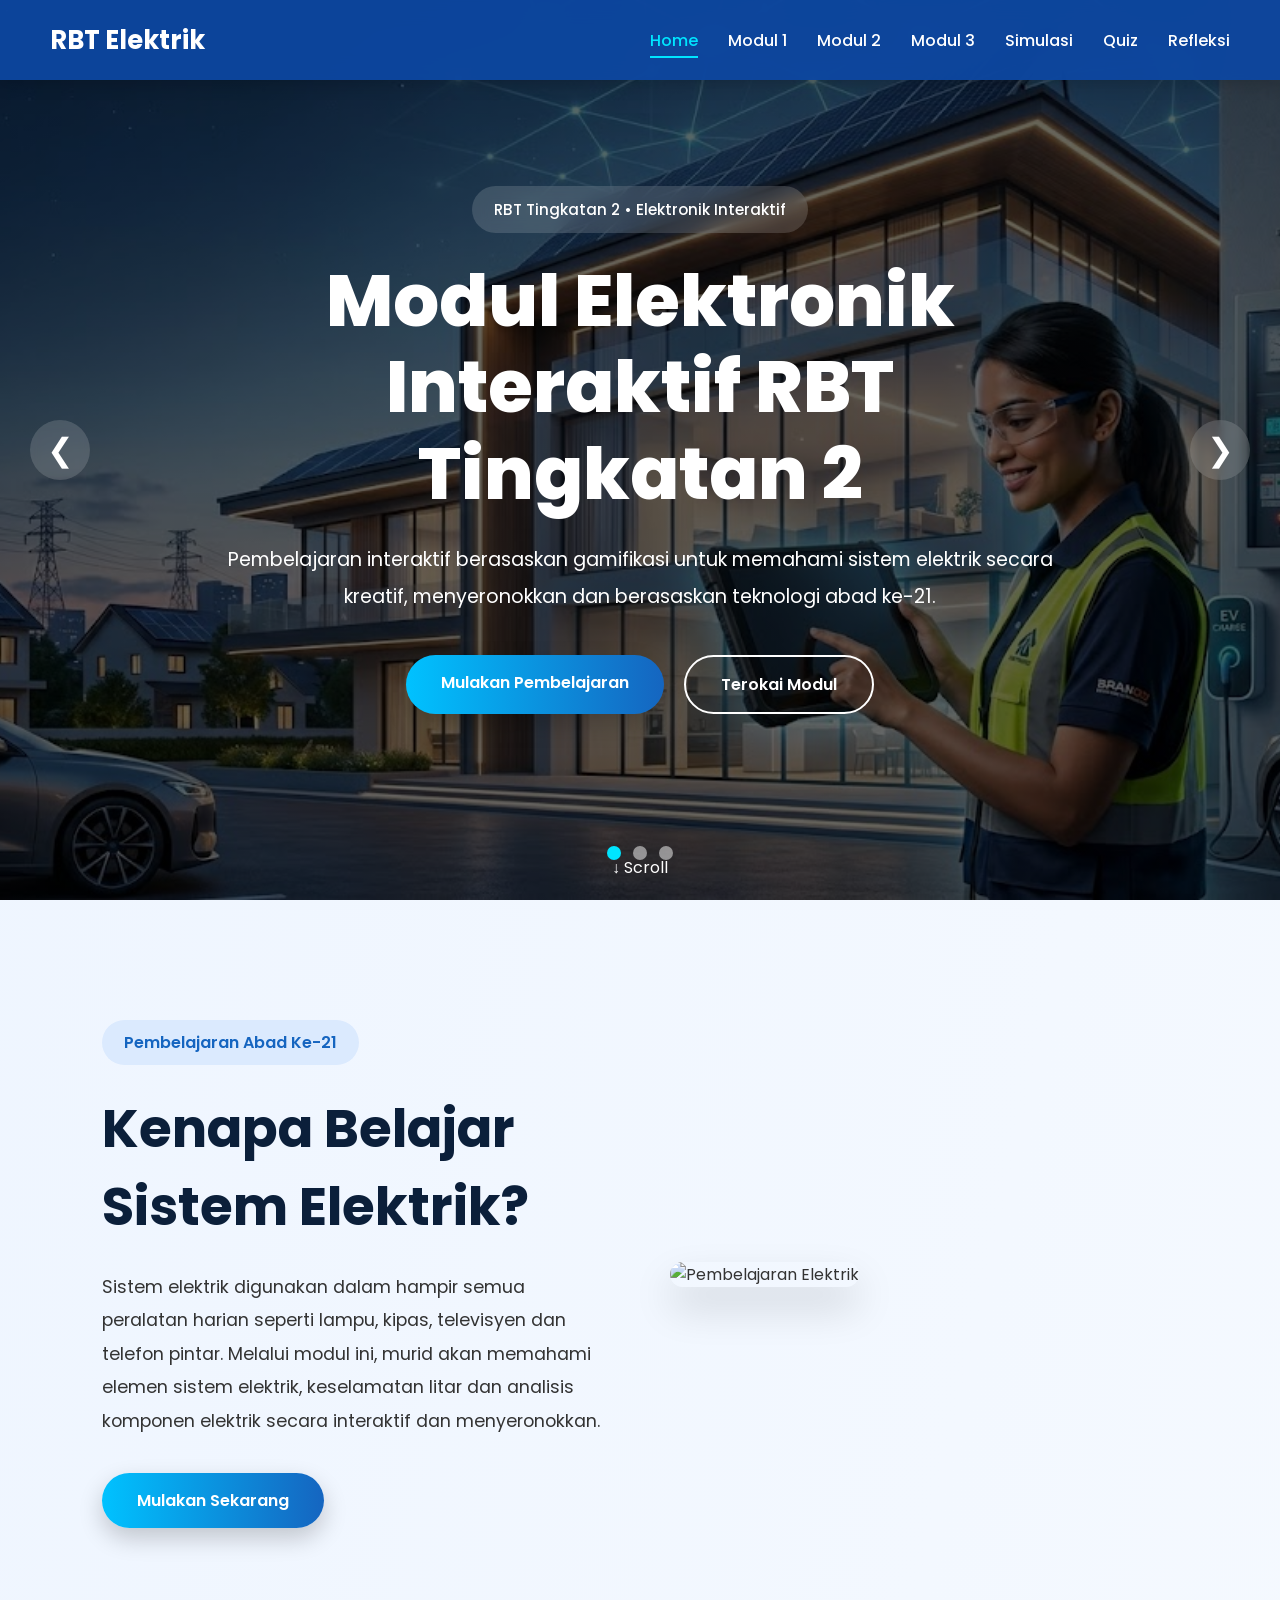
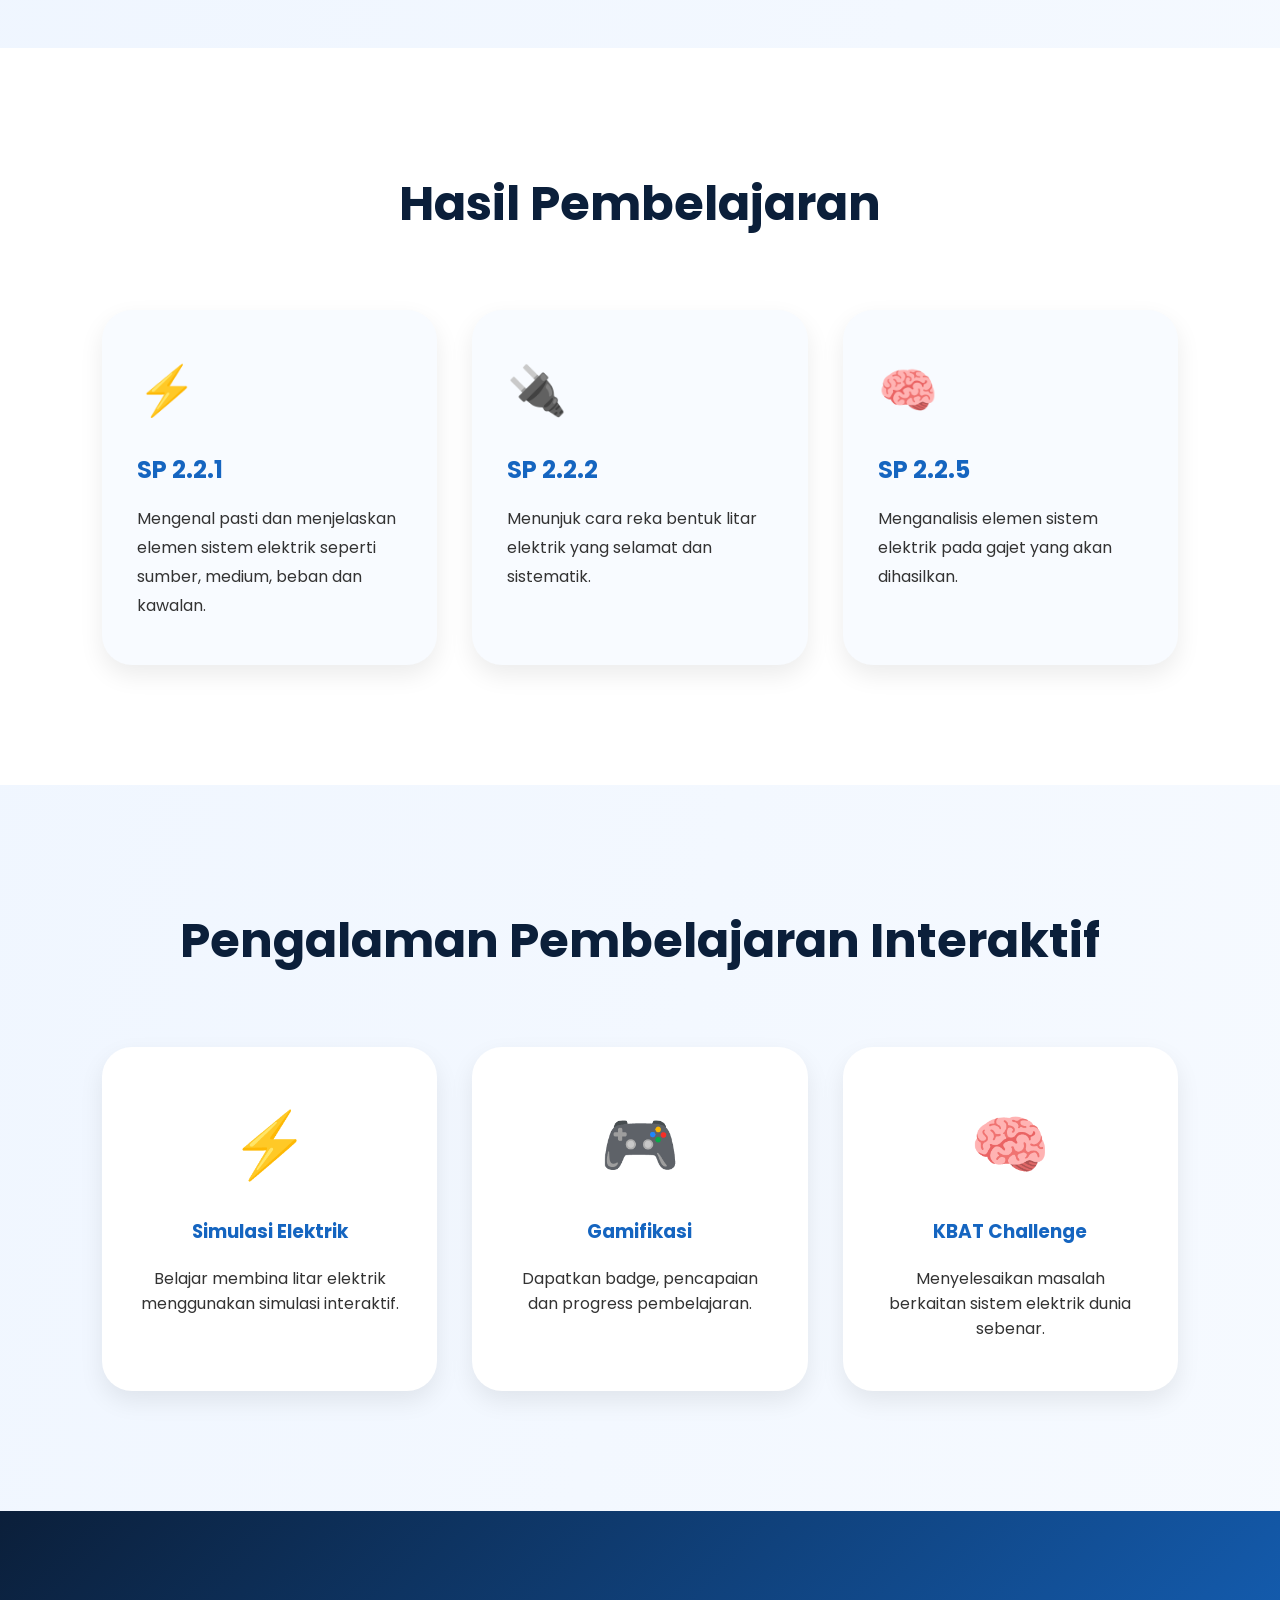
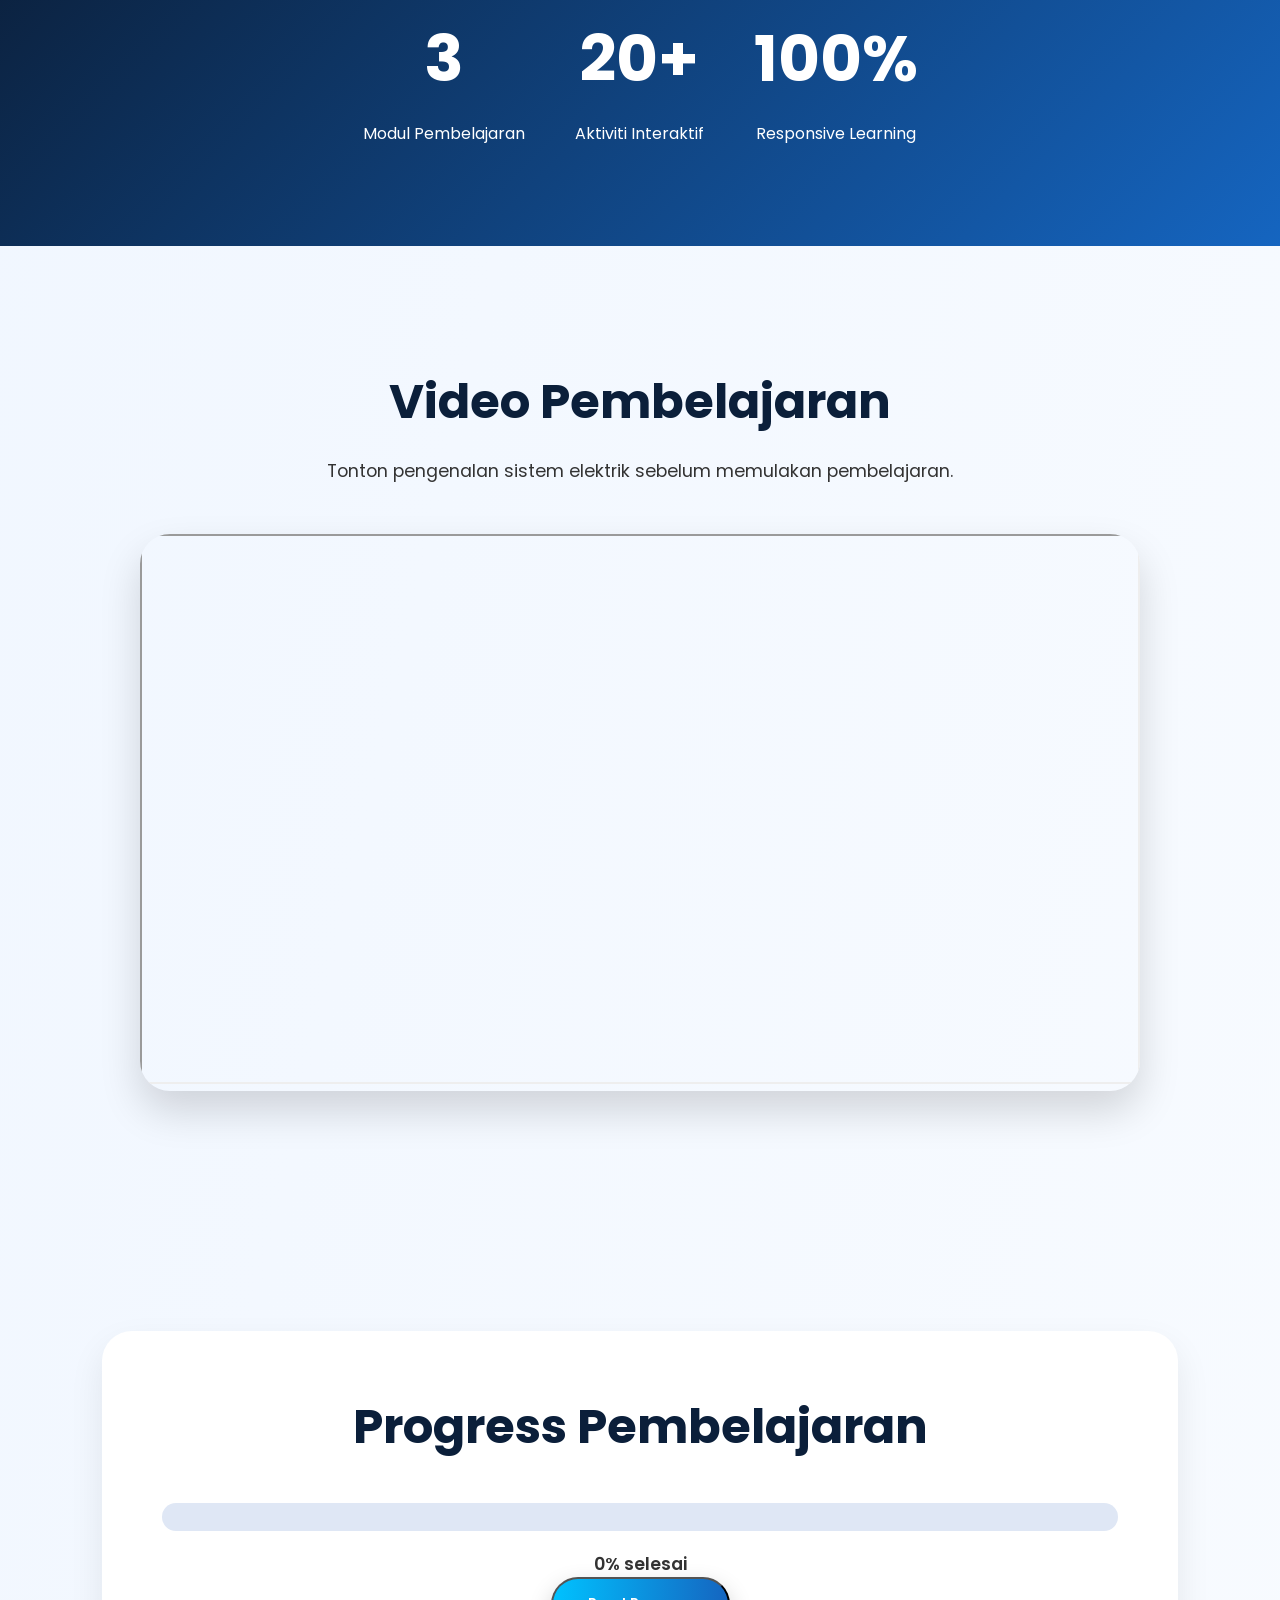
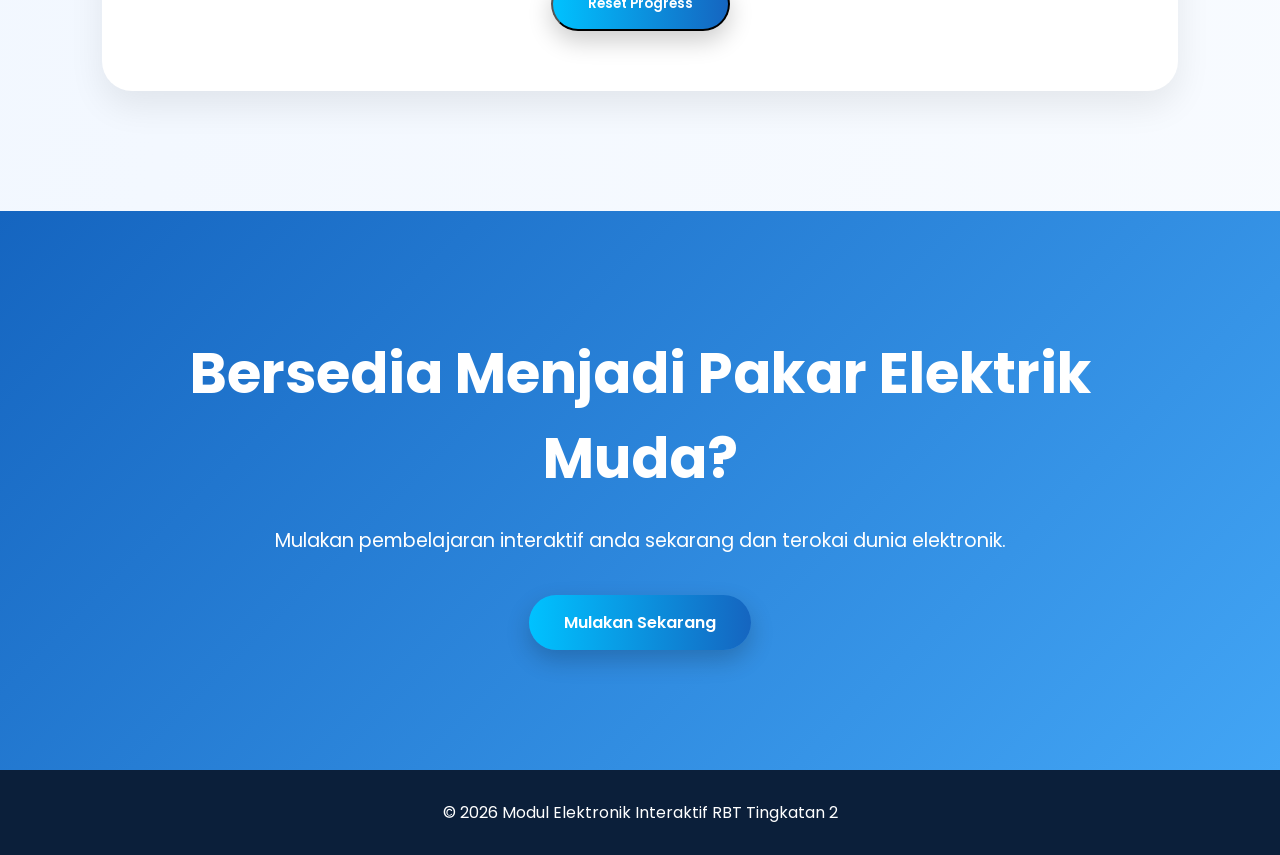
==== index.html @ 5b72b84b "First Upload Website" ====
<!DOCTYPE html>
<html lang="ms">

<head>

  <meta charset="UTF-8">

  <meta name="viewport"
    content="width=device-width, initial-scale=1.0">

  <title>
    Modul Elektronik Interaktif RBT Tingkatan 2
  </title>

  <link rel="stylesheet"
    href="css/style.css">

</head>

<body>

  <!-- ===================== NAVBAR ===================== -->

  <header id="navbar-container"></header>

  <!-- ===================== HERO SECTION ===================== -->

  <section class="hero">

    <!-- SLIDE 1 -->

    <div class="slide active"
      style="
      background-image:
      linear-gradient(rgba(0,0,0,0.60),
      rgba(0,0,0,0.60)),
      url('images/slide1.jpg');
      ">
    </div>

    <!-- SLIDE 2 -->

    <div class="slide"
      style="
      background-image:
      linear-gradient(rgba(0,0,0,0.60),
      rgba(0,0,0,0.60)),
      url('images/slide2.jpg');
      ">
    </div>

    <!-- SLIDE 3 -->

    <div class="slide"
      style="
      background-image:
      linear-gradient(rgba(0,0,0,0.60),
      rgba(0,0,0,0.60)),
      url('images/slide3.jpg');
      ">
    </div>

    <!-- HERO CONTENT -->

    <div class="hero-content">

      <span class="hero-tag">
        RBT Tingkatan 2 • Elektronik Interaktif
      </span>

      <h1>

        Modul Elektronik
        <br>

        Interaktif RBT
        Tingkatan 2

      </h1>

      <p>

        Pembelajaran interaktif berasaskan
        gamifikasi untuk memahami sistem
        elektrik secara kreatif, menyeronokkan
        dan berasaskan teknologi abad ke-21.

      </p>

      <div class="hero-buttons">

        <a href="modul1.html"
          class="btn">

          Mulakan Pembelajaran

        </a>

        <a href="#learning"
          class="btn-outline">

          Terokai Modul

        </a>

      </div>

    </div>

    <!-- SLIDER BUTTON -->

    <button class="slider-btn prev"
      onclick="prevSlide()">

      ❮

    </button>

    <button class="slider-btn next"
      onclick="nextSlide()">

      ❯

    </button>

    <!-- DOTS -->

    <div class="dots">

      <span class="dot active-dot"
        onclick="currentSlide(0)">
      </span>

      <span class="dot"
        onclick="currentSlide(1)">
      </span>

      <span class="dot"
        onclick="currentSlide(2)">
      </span>

    </div>

    <!-- SCROLL INDICATOR -->

    <div class="scroll-indicator">

      ↓ Scroll

    </div>

  </section>

  <!-- ===================== INTRO SECTION ===================== -->

  <section class="intro-section">

    <div class="intro-text">

      <span class="section-tag">

        Pembelajaran Abad Ke-21

      </span>

      <h2>

        Kenapa Belajar
        Sistem Elektrik?

      </h2>

      <p>

        Sistem elektrik digunakan dalam
        hampir semua peralatan harian seperti
        lampu, kipas, televisyen dan telefon pintar.

        Melalui modul ini, murid akan memahami
        elemen sistem elektrik, keselamatan litar
        dan analisis komponen elektrik secara
        interaktif dan menyeronokkan.

      </p>

      <a href="modul1.html"
        class="btn">

        Mulakan Sekarang

      </a>

    </div>

    <div class="intro-image">

      <img src="images/electric-learning.jpg"
        alt="Pembelajaran Elektrik">

    </div>

  </section>

  <!-- ===================== LEARNING OUTCOME ===================== -->

  <section class="learning-outcome"
    id="learning">

    <h2>
      Hasil Pembelajaran
    </h2>

    <div class="cards">

      <!-- CARD 1 -->

      <div class="card">

        <div class="card-icon">
          ⚡
        </div>

        <h3>
          SP 2.2.1
        </h3>

        <p>

          Mengenal pasti dan menjelaskan
          elemen sistem elektrik seperti
          sumber, medium, beban dan kawalan.

        </p>

      </div>

      <!-- CARD 2 -->

      <div class="card">

        <div class="card-icon">
          🔌
        </div>

        <h3>
          SP 2.2.2
        </h3>

        <p>

          Menunjuk cara reka bentuk litar
          elektrik yang selamat dan sistematik.

        </p>

      </div>

      <!-- CARD 3 -->

      <div class="card">

        <div class="card-icon">
          🧠
        </div>

        <h3>
          SP 2.2.5
        </h3>

        <p>

          Menganalisis elemen sistem elektrik
          pada gajet yang akan dihasilkan.

        </p>

      </div>

    </div>

  </section>

  <!-- ===================== FEATURES ===================== -->

  <section class="features">

    <h2>
      Pengalaman Pembelajaran Interaktif
    </h2>

    <div class="feature-grid">

      <!-- FEATURE 1 -->

      <div class="feature-card">

        <div class="feature-icon">

          ⚡

        </div>

        <h3>

          Simulasi Elektrik

        </h3>

        <p>

          Belajar membina litar elektrik
          menggunakan simulasi interaktif.

        </p>

      </div>

      <!-- FEATURE 2 -->

      <div class="feature-card">

        <div class="feature-icon">

          🎮

        </div>

        <h3>

          Gamifikasi

        </h3>

        <p>

          Dapatkan badge, pencapaian
          dan progress pembelajaran.

        </p>

      </div>

      <!-- FEATURE 3 -->

      <div class="feature-card">

        <div class="feature-icon">

          🧠

        </div>

        <h3>

          KBAT Challenge

        </h3>

        <p>

          Menyelesaikan masalah berkaitan
          sistem elektrik dunia sebenar.

        </p>

      </div>

    </div>

  </section>

  <!-- ===================== STATS SECTION ===================== -->

  <section class="stats-section">

    <div class="stat-box">

      <h2>
        3
      </h2>

      <p>
        Modul Pembelajaran
      </p>

    </div>

    <div class="stat-box">

      <h2>
        20+
      </h2>

      <p>
        Aktiviti Interaktif
      </p>

    </div>

    <div class="stat-box">

      <h2>
        100%
      </h2>

      <p>
        Responsive Learning
      </p>

    </div>

  </section>

  <!-- ===================== VIDEO PREVIEW ===================== -->

  <section class="video-preview">

    <h2>

      Video Pembelajaran

    </h2>

    <p class="video-subtitle">

      Tonton pengenalan sistem elektrik
      sebelum memulakan pembelajaran.

    </p>

    <div class="video-container">

      <iframe
        src="https://www.youtube.com/embed/YOUTUBE_ID"
        allowfullscreen>
      </iframe>

    </div>

  </section>

  <!-- ===================== PROGRESS SECTION ===================== -->

  <section class="progress-section">

    <div class="progress-card">

      <h2>

        Progress Pembelajaran

      </h2>

      <div class="progress-bar">

        <div class="progress-fill"
          id="progressFill">
        </div>

      </div>

      <p id="progressText">

        0% selesai

      </p>

      <button class="btn"
        onclick="resetProgress()">

        Reset Progress

      </button>

    </div>

  </section>

  <!-- ===================== CTA SECTION ===================== -->

  <section class="cta-section">

    <h2>

      Bersedia Menjadi
      Pakar Elektrik Muda?

    </h2>

    <p>

      Mulakan pembelajaran interaktif anda
      sekarang dan terokai dunia elektronik.

    </p>

    <a href="modul1.html"
      class="btn">

      Mulakan Sekarang

    </a>

  </section>

  <!-- ===================== FOOTER ===================== -->

  <footer>

    <p>

      © 2026 Modul Elektronik Interaktif
      RBT Tingkatan 2

    </p>

  </footer>

  <!-- ===================== SCRIPT ===================== -->

  <script src="js/script.js"></script>

</body>

</html>
---- css/style.css ----
@import url('https://fonts.googleapis.com/css2?family=Poppins:wght@300;400;500;600;700;800&display=swap');

/* ===================== RESET ===================== */

*{
  margin:0;
  padding:0;
  box-sizing:border-box;
  font-family:'Poppins',sans-serif;
}

/* ===================== ROOT ===================== */

:root{

  --primary:#1565c0;
  --secondary:#42a5f5;
  --accent:#00e5ff;

  --dark:#0b1f3a;
  --light:#f4f7fb;

  --white:#ffffff;

  --shadow:
  0 10px 30px rgba(0,0,0,0.08);

}

/* ===================== GLOBAL ===================== */

html{
  scroll-behavior:smooth;
}

body{

  background:
  linear-gradient(to bottom right,#eef5ff,#f8fbff);

  color:#333;

  overflow-x:hidden;
}

/* ===================== NAVBAR ===================== */

.navbar{

  position:fixed;

  top:0;
  left:0;

  width:100%;

  height:80px;

  z-index:999;

  display:flex;
  justify-content:space-between;
  align-items:center;

  padding:0 50px;

  background:
  rgba(13,71,161,0.95);

  backdrop-filter:blur(12px);

  transition:0.4s ease;

  box-shadow:
  0 5px 15px rgba(0,0,0,0.15);
}

/* Shrink Navbar */

.navbar.scrolled{

  height:70px;

  background:
  rgba(11,31,58,0.98);
}

/* ===================== LOGO ===================== */

.logo{

  color:white;

  font-size:1.6rem;

  font-weight:700;
}

/* ===================== NAV LINKS ===================== */

.nav-links{

  display:flex;

  gap:30px;

  align-items:center;

  list-style:none;
}

.nav-links a{

  color:white;

  text-decoration:none;

  font-weight:500;

  position:relative;

  transition:0.3s ease;
}

/* Hover Line */

.nav-links a::after{

  content:'';

  position:absolute;

  left:0;
  bottom:-6px;

  width:0%;

  height:2px;

  background:white;

  transition:0.3s ease;
}

.nav-links a:hover::after{

  width:100%;
}

/* Active Link */

.nav-links a.active{

  color:var(--accent);
}

.nav-links a.active::after{

  width:100%;

  background:var(--accent);
}

/* ===================== HAMBURGER ===================== */

.hamburger{

  display:none;

  color:white;

  font-size:2rem;

  cursor:pointer;
}

/* ===================== HERO ===================== */

.hero{

  position:relative;

  height:100vh;

  overflow:hidden;

  display:flex;

  justify-content:center;
  align-items:center;

  text-align:center;

  color:white;
}

/* ===================== SLIDES ===================== */

.slide{

  position:absolute;

  top:0;
  left:0;

  width:100%;
  height:100%;

  background-size:cover;
  background-position:center;

  opacity:0;

  transition:opacity 1.5s ease;

  z-index:1;
}

.slide.active{

  opacity:1;
}

/* ===================== HERO CONTENT ===================== */

.hero-content{

  position:relative;

  z-index:2;

  max-width:900px;

  padding:20px;

  animation:fadeIn 1s ease;
}

.hero-tag{

  display:inline-block;

  background:
  rgba(255,255,255,0.15);

  backdrop-filter:blur(8px);

  padding:12px 22px;

  border-radius:50px;

  margin-bottom:25px;

  font-size:0.95rem;

  font-weight:500;
}

.hero-content h1{

  font-size:4.5rem;

  line-height:1.2;

  margin-bottom:25px;

  font-weight:800;
}

.hero-content p{

  font-size:1.2rem;

  line-height:1.9;

  margin-bottom:40px;
}

/* ===================== HERO BUTTON ===================== */

.hero-buttons{

  display:flex;

  justify-content:center;

  gap:20px;

  flex-wrap:wrap;
}

/* Main Button */

.btn{

  display:inline-block;

  background:
  linear-gradient(to right,#00c2ff,#1565c0);

  color:white;

  text-decoration:none;

  padding:15px 35px;

  border-radius:50px;

  font-weight:600;

  transition:0.3s ease;

  box-shadow:
  0 10px 25px rgba(0,0,0,0.2);
}

.btn:hover{

  transform:translateY(-4px);

  box-shadow:
  0 15px 35px rgba(0,0,0,0.25);
}

/* Outline Button */

.btn-outline{

  display:inline-block;

  border:2px solid white;

  color:white;

  text-decoration:none;

  padding:15px 35px;

  border-radius:50px;

  font-weight:600;

  transition:0.3s ease;
}

.btn-outline:hover{

  background:white;

  color:#1565c0;
}

/* ===================== SLIDER BUTTON ===================== */

.slider-btn{

  position:absolute;

  top:50%;

  transform:translateY(-50%);

  z-index:3;

  width:60px;
  height:60px;

  border:none;

  border-radius:50%;

  background:
  rgba(255,255,255,0.15);

  backdrop-filter:blur(5px);

  color:white;

  font-size:2rem;

  cursor:pointer;

  transition:0.3s ease;
}

.slider-btn:hover{

  background:
  rgba(255,255,255,0.3);
}

.prev{
  left:30px;
}

.next{
  right:30px;
}

/* ===================== DOTS ===================== */

.dots{

  position:absolute;

  bottom:40px;

  width:100%;

  display:flex;

  justify-content:center;

  gap:12px;

  z-index:3;
}

.dot{

  width:14px;
  height:14px;

  border-radius:50%;

  background:
  rgba(255,255,255,0.5);

  cursor:pointer;

  transition:0.3s ease;
}

.active-dot{

  background:var(--accent);
}

/* ===================== SCROLL ===================== */

.scroll-indicator{

  position:absolute;

  bottom:20px;

  left:50%;

  transform:translateX(-50%);

  z-index:3;

  animation:bounce 2s infinite;

  font-size:1rem;
}

@keyframes bounce{

  0%,20%,50%,80%,100%{
    transform:translate(-50%,0);
  }

  40%{
    transform:translate(-50%,-10px);
  }

  60%{
    transform:translate(-50%,-5px);
  }
}

/* ===================== INTRO SECTION ===================== */

.intro-section{

  display:flex;

  align-items:center;

  justify-content:space-between;

  gap:60px;

  padding:120px 8%;

  flex-wrap:wrap;
}

.intro-text{

  flex:1;
}

.section-tag{

  display:inline-block;

  background:#dbeafe;

  color:#1565c0;

  padding:10px 22px;

  border-radius:50px;

  margin-bottom:25px;

  font-weight:600;
}

.intro-text h2{

  font-size:3.3rem;

  margin-bottom:25px;

  color:#0b1f3a;
}

.intro-text p{

  font-size:1.1rem;

  line-height:1.9;

  margin-bottom:35px;
}

.intro-image{

  flex:1;
}

.intro-image img{

  width:100%;

  border-radius:30px;

  box-shadow:
  0 20px 40px rgba(0,0,0,0.15);
}

/* ===================== LEARNING ===================== */

.learning-outcome{

  padding:120px 8%;

  background:white;
}

.learning-outcome h2{

  text-align:center;

  font-size:3rem;

  color:#0b1f3a;

  margin-bottom:70px;
}

/* ===================== CARDS ===================== */

.cards{

  display:grid;

  grid-template-columns:
  repeat(auto-fit,minmax(280px,1fr));

  gap:35px;
}

.card{

  background:#f8fbff;

  padding:45px 35px;

  border-radius:30px;

  transition:0.4s ease;

  box-shadow:
  0 10px 25px rgba(0,0,0,0.08);
}

.card:hover{

  transform:translateY(-10px);

  box-shadow:
  0 20px 40px rgba(0,0,0,0.12);
}

.card-icon{

  font-size:3rem;

  margin-bottom:25px;
}

.card h3{

  margin-bottom:18px;

  color:#1565c0;

  font-size:1.5rem;
}

.card p{

  line-height:1.8;
}

/* ===================== FEATURES ===================== */

.features{

  padding:120px 8%;

  text-align:center;
}

.features h2{

  font-size:3rem;

  margin-bottom:70px;

  color:#0b1f3a;
}

.feature-grid{

  display:grid;

  grid-template-columns:
  repeat(auto-fit,minmax(280px,1fr));

  gap:35px;
}

.feature-card{

  background:white;

  padding:50px 35px;

  border-radius:30px;

  transition:0.4s;

  box-shadow:
  0 10px 25px rgba(0,0,0,0.08);
}

.feature-card:hover{

  transform:translateY(-12px);

  box-shadow:
  0 20px 40px rgba(0,0,0,0.15);
}

.feature-icon{

  font-size:4rem;

  margin-bottom:25px;
}

.feature-card h3{

  margin-bottom:20px;

  color:#1565c0;
}

/* ===================== STATS ===================== */

.stats-section{

  display:flex;

  justify-content:center;

  gap:50px;

  flex-wrap:wrap;

  padding:100px 8%;

  background:
  linear-gradient(135deg,#0b1f3a,#1565c0);

  color:white;
}

.stat-box{

  text-align:center;
}

.stat-box h2{

  font-size:4rem;

  margin-bottom:15px;
}

/* ===================== VIDEO ===================== */

.video-preview{

  padding:120px 8%;

  text-align:center;
}

.video-preview h2{

  font-size:3rem;

  margin-bottom:20px;

  color:#0b1f3a;
}

.video-subtitle{

  margin-bottom:50px;

  font-size:1.1rem;
}

.video-container{

  max-width:1000px;

  margin:auto;

  border-radius:30px;

  overflow:hidden;

  box-shadow:
  0 20px 40px rgba(0,0,0,0.15);
}

.video-container iframe{

  width:100%;

  min-height:550px;
}

/* ===================== PROGRESS ===================== */

.progress-section{

  padding:120px 8%;
}

.progress-card{

  background:white;

  padding:60px;

  border-radius:30px;

  box-shadow:
  0 15px 35px rgba(0,0,0,0.08);

  max-width:1200px;

  margin:auto;

  text-align:center;
}

.progress-card h2{

  font-size:3rem;

  margin-bottom:40px;

  color:#0b1f3a;
}

.progress-bar{

  width:100%;

  height:28px;

  background:#dfe7f5;

  border-radius:50px;

  overflow:hidden;
}

.progress-fill{

  width:0%;

  height:100%;

  border-radius:50px;

  background:
  linear-gradient(to right,#00c853,#64dd17);

  transition:0.5s ease;
}

#progressText{

  margin-top:20px;

  font-size:1.1rem;

  font-weight:600;
}

/* ===================== CTA ===================== */

.cta-section{

  padding:120px 8%;

  text-align:center;

  background:
  linear-gradient(135deg,#1565c0,#42a5f5);

  color:white;
}

.cta-section h2{

  font-size:3.5rem;

  margin-bottom:25px;
}

.cta-section p{

  margin-bottom:40px;

  font-size:1.2rem;
}

/* ===================== FOOTER ===================== */

footer{

  background:#0b1f3a;

  color:white;

  text-align:center;

  padding:30px;
}

/* ===================== ANIMATION ===================== */

@keyframes fadeIn{

  from{

    opacity:0;

    transform:translateY(30px);
  }

  to{

    opacity:1;

    transform:translateY(0);
  }
}

/* ===================== MODULE HERO ===================== */

.module-hero{

  height:60vh;

  display:flex;

  justify-content:center;
  align-items:center;

  text-align:center;

  color:white;

  background:
  linear-gradient(rgba(0,0,0,0.65),
  rgba(0,0,0,0.65)),
  url('../images/slide1.jpg');

  background-size:cover;
  background-position:center;
}

.module-hero-content{

  max-width:800px;

  padding:20px;
}

.module-tag{

  display:inline-block;

  padding:10px 20px;

  background:
  rgba(255,255,255,0.15);

  border-radius:50px;

  margin-bottom:20px;
}

.module-hero h1{

  font-size:4rem;

  margin-bottom:20px;
}

/* ===================== ELEMENTS ===================== */

.elements-section{

  padding:120px 8%;

  text-align:center;
}

.elements-section h2{

  font-size:3rem;

  margin-bottom:70px;

  color:#0b1f3a;
}

/* ===================== FLIP CARD ===================== */

.flip-card{

  background:transparent;

  width:100%;

  height:260px;

  perspective:1000px;
}

.flip-card-inner{

  position:relative;

  width:100%;
  height:100%;

  transition:transform 0.8s;

  transform-style:preserve-3d;
}

.flip-card:hover .flip-card-inner{

  transform:rotateY(180deg);
}

.flip-card-front,
.flip-card-back{

  position:absolute;

  width:100%;
  height:100%;

  backface-visibility:hidden;

  border-radius:30px;

  display:flex;

  flex-direction:column;

  justify-content:center;
  align-items:center;

  padding:30px;

  box-shadow:
  0 15px 35px rgba(0,0,0,0.08);
}

.flip-card-front{

  background:white;

  font-size:2rem;
}

.flip-card-front h3{

  margin-top:20px;

  color:#1565c0;
}

.flip-card-back{

  background:
  linear-gradient(135deg,#1565c0,#42a5f5);

  color:white;

  transform:rotateY(180deg);

  line-height:1.8;
}

/* ===================== FUN FACT ===================== */

.fun-fact{

  padding:100px 8%;
}

.fact-box{

  background:
  linear-gradient(135deg,#0b1f3a,#1565c0);

  color:white;

  padding:60px;

  border-radius:30px;

  text-align:center;
}

.fact-box h2{

  margin-bottom:25px;

  font-size:2.5rem;
}

/* ===================== QUIZ ===================== */

.quiz-section{

  padding:120px 8%;

  text-align:center;
}

.quiz-section h2{

  font-size:3rem;

  margin-bottom:60px;
}

.quiz-card{

  background:white;

  max-width:800px;

  margin:auto;

  padding:50px;

  border-radius:30px;

  box-shadow:
  0 15px 35px rgba(0,0,0,0.08);
}

.quiz-card h3{

  margin-bottom:40px;
}

.quiz-btn{

  width:100%;

  margin-bottom:20px;

  padding:18px;

  border:none;

  border-radius:15px;

  background:#eef5ff;

  cursor:pointer;

  transition:0.3s;
}

.quiz-btn:hover{

  background:#dbeafe;
}

/* ===================== COMPLETE ===================== */

.module-complete{

  padding:120px 8%;

  text-align:center;
}

.module-complete h2{

  font-size:3rem;

  margin-bottom:20px;
}

/* ===================== MOBILE ===================== */

@media (max-width:768px){

  /* Navbar */

  .navbar{

    padding:0 20px;
  }

  .hamburger{

    display:block;
  }

  .nav-links{

    position:fixed;

    top:80px;
    right:-100%;

    width:250px;

    background:
    rgba(13,71,161,0.97);

    backdrop-filter:blur(12px);

    flex-direction:column;

    align-items:flex-start;

    padding:30px;

    border-radius:20px;

    transition:0.4s ease;
  }

  .nav-links.active{

    right:20px;
  }

  /* Hero */

  .hero-content h1{

    font-size:2.5rem;
  }

  .hero-content p{

    font-size:1rem;
  }

  .hero-buttons{

    flex-direction:column;
  }

  .slider-btn{

    width:45px;
    height:45px;

    font-size:1.5rem;
  }

  .prev{
    left:10px;
  }

  .next{
    right:10px;
  }

  /* Intro */

  .intro-section{

    flex-direction:column;
  }

  .intro-text h2{

    font-size:2.3rem;
  }

  /* Section Titles */

  .learning-outcome h2,
  .features h2,
  .video-preview h2,
  .progress-card h2,
  .cta-section h2{

    font-size:2.3rem;
  }

  /* Stats */

  .stats-section{

    flex-direction:column;
  }

  .stat-box h2{

    font-size:3rem;
  }

  /* Video */

  .video-container iframe{

    min-height:250px;
  }

  /* Progress */

  .progress-card{

    padding:40px 25px;
  }

}

/* ================================================= */
/* MODULE PAGE FIX */
/* ================================================= */

/* SECTION SPACING */

section{

  padding:100px 8%;

}

/* ================================================= */
/* STORY SECTION */
/* ================================================= */

.story-section{

  display:flex;

  justify-content:center;
  align-items:center;
}

.story-card{

  max-width:1200px;

  width:100%;

  background:white;

  padding:50px;

  border-radius:30px;

  display:flex;

  gap:40px;

  align-items:center;

  box-shadow:
  0 15px 35px rgba(0,0,0,0.08);
}

.story-icon{

  font-size:5rem;
}

.story-text h2{

  font-size:2.5rem;

  margin-bottom:20px;

  color:#0b1f3a;
}

.story-text p{

  line-height:1.8;

  font-size:1.1rem;
}

/* ================================================= */
/* INFOGRAPHIC */
/* ================================================= */

.infographic-section{

  text-align:center;
}

.infographic-section h2{

  font-size:3rem;

  margin-bottom:70px;

  color:#0b1f3a;
}

.timeline{

  display:flex;

  justify-content:center;
  align-items:center;

  flex-wrap:wrap;

  gap:20px;
}

.timeline-box{

  width:220px;

  background:white;

  padding:40px 20px;

  border-radius:30px;

  box-shadow:
  0 10px 30px rgba(0,0,0,0.08);

  transition:0.3s;
}

.timeline-box:hover{

  transform:
  translateY(-10px);

  box-shadow:
  0 20px 40px rgba(0,0,0,0.12);
}

.timeline-box h3{

  margin-top:20px;

  color:#1565c0;
}

.timeline-arrow{

  font-size:2rem;

  color:#1565c0;
}

/* ================================================= */
/* SIMULATION */
/* ================================================= */

.simulation-section{

  text-align:center;
}

.simulation-section h2{

  font-size:3rem;

  margin-bottom:20px;

  color:#0b1f3a;
}

.circuit-area{

  margin-top:50px;

  display:flex;

  flex-direction:column;

  align-items:center;

  gap:40px;
}

/* FIX BULB IMAGE */

#bulb{

  width:250px;

  max-width:90%;

  transition:0.3s;
}

/* ================================================= */
/* SMART CARDS */
/* ================================================= */

.smart-card{

  background:white;

  border-radius:30px;

  padding:40px 30px;

  text-align:center;

  box-shadow:
  0 10px 30px rgba(0,0,0,0.08);

  transition:0.4s;

  overflow:hidden;
}

.smart-card:hover{

  transform:
  translateY(-10px);

  box-shadow:
  0 20px 40px rgba(0,0,0,0.12);
}

.smart-card img{

  width:120px;

  height:120px;

  object-fit:contain;

  margin-bottom:25px;
}

.smart-card h3{

  color:#1565c0;

  margin-bottom:15px;
}

.smart-card p{

  margin-bottom:20px;

  line-height:1.7;
}

.extra-info{

  background:#eef5ff;

  padding:15px;

  border-radius:15px;

  font-size:0.95rem;
}

/* ================================================= */
/* EXPLORE SECTION */
/* ================================================= */

.explore-section{

  text-align:center;
}

.explore-section h2{

  font-size:3rem;

  margin-bottom:20px;
}

.explore-grid{

  margin-top:50px;

  display:grid;

  grid-template-columns:
  repeat(auto-fit,minmax(220px,1fr));

  gap:25px;
}

.explore-grid button{

  padding:25px;

  border:none;

  border-radius:20px;

  background:white;

  cursor:pointer;

  font-size:1rem;

  font-weight:600;

  transition:0.3s;

  box-shadow:
  0 10px 25px rgba(0,0,0,0.08);
}

.explore-grid button:hover{

  transform:translateY(-5px);
}

/* ================================================= */
/* QUIZ */
/* ================================================= */

.quiz-section{

  text-align:center;
}

.quiz-card{

  background:white;

  max-width:900px;

  margin:auto;

  padding:60px;

  border-radius:30px;

  box-shadow:
  0 15px 35px rgba(0,0,0,0.08);
}

.quiz-btn{

  width:100%;

  padding:20px;

  border:none;

  border-radius:15px;

  margin-top:20px;

  background:#eef5ff;

  cursor:pointer;

  font-size:1rem;

  transition:0.3s;
}

.quiz-btn:hover{

  background:#dbeafe;
}

/* ================================================= */
/* CHALLENGE */
/* ================================================= */

.challenge-box{

  max-width:1200px;

  margin:auto;

  background:white;

  padding:60px;

  border-radius:30px;

  box-shadow:
  0 15px 35px rgba(0,0,0,0.08);
}

.challenge-box h2{

  font-size:3rem;

  margin-bottom:25px;

  color:#0b1f3a;
}

.challenge-box p{

  margin-bottom:25px;

  line-height:1.8;
}
/* COMPLETE */
/* ================================================= */

.module-complete{

  text-align:center;
}

.module-complete h2{

  font-size:4rem;

  margin-bottom:20px;

  color:#0b1f3a;
}

.module-complete p{

  margin-bottom:40px;

  font-size:1.2rem;
}

/* ================================================= */
/* MOBILE */
/* ================================================= */

@media(max-width:768px){

  .story-card{

    flex-direction:column;

    text-align:center;
  }

  .timeline{

    flex-direction:column;
  }

  .timeline-arrow{

    transform:rotate(90deg);
  }

  .module-hero h1{

    font-size:2.5rem;
  }

  .story-text h2,
  .challenge-box h2,
  .module-complete h2{

    font-size:2.3rem;
  }

}

.quiz-btn{
  transition:0.3s;
}

/* ================================================= */
/* CHALLENGE UPGRADE */
/* ================================================= */

.challenge-box{

  max-width:1200px;

  margin:auto;

  background:white;

  padding:70px;

  border-radius:35px;

  box-shadow:
  0 15px 40px rgba(0,0,0,0.08);
}

.challenge-box textarea{

  width:100%;

  min-height:220px;

  margin-top:30px;

  padding:25px;

  border:none;

  border-radius:25px;

  background:#f5f7fb;

  font-size:1rem;

  resize:none;

  outline:none;

  transition:0.3s;
}

.challenge-box textarea:focus{

  background:white;

  box-shadow:
  0 0 0 4px rgba(21,101,192,0.15);
}

.challenge-box .btn{

  margin-top:30px;
}

.feedback-box{

  margin-top:30px;

  padding:25px;

  border-radius:20px;

  font-size:1rem;

  line-height:1.8;

  display:none;
}

.feedback-success{

  background:#e8f5e9;

  color:#2e7d32;
}

.feedback-error{

  background:#ffebee;

  color:#c62828;
}

/* MOBILE */

@media(max-width:768px){

  .challenge-box{

    padding:40px 25px;
  }

}
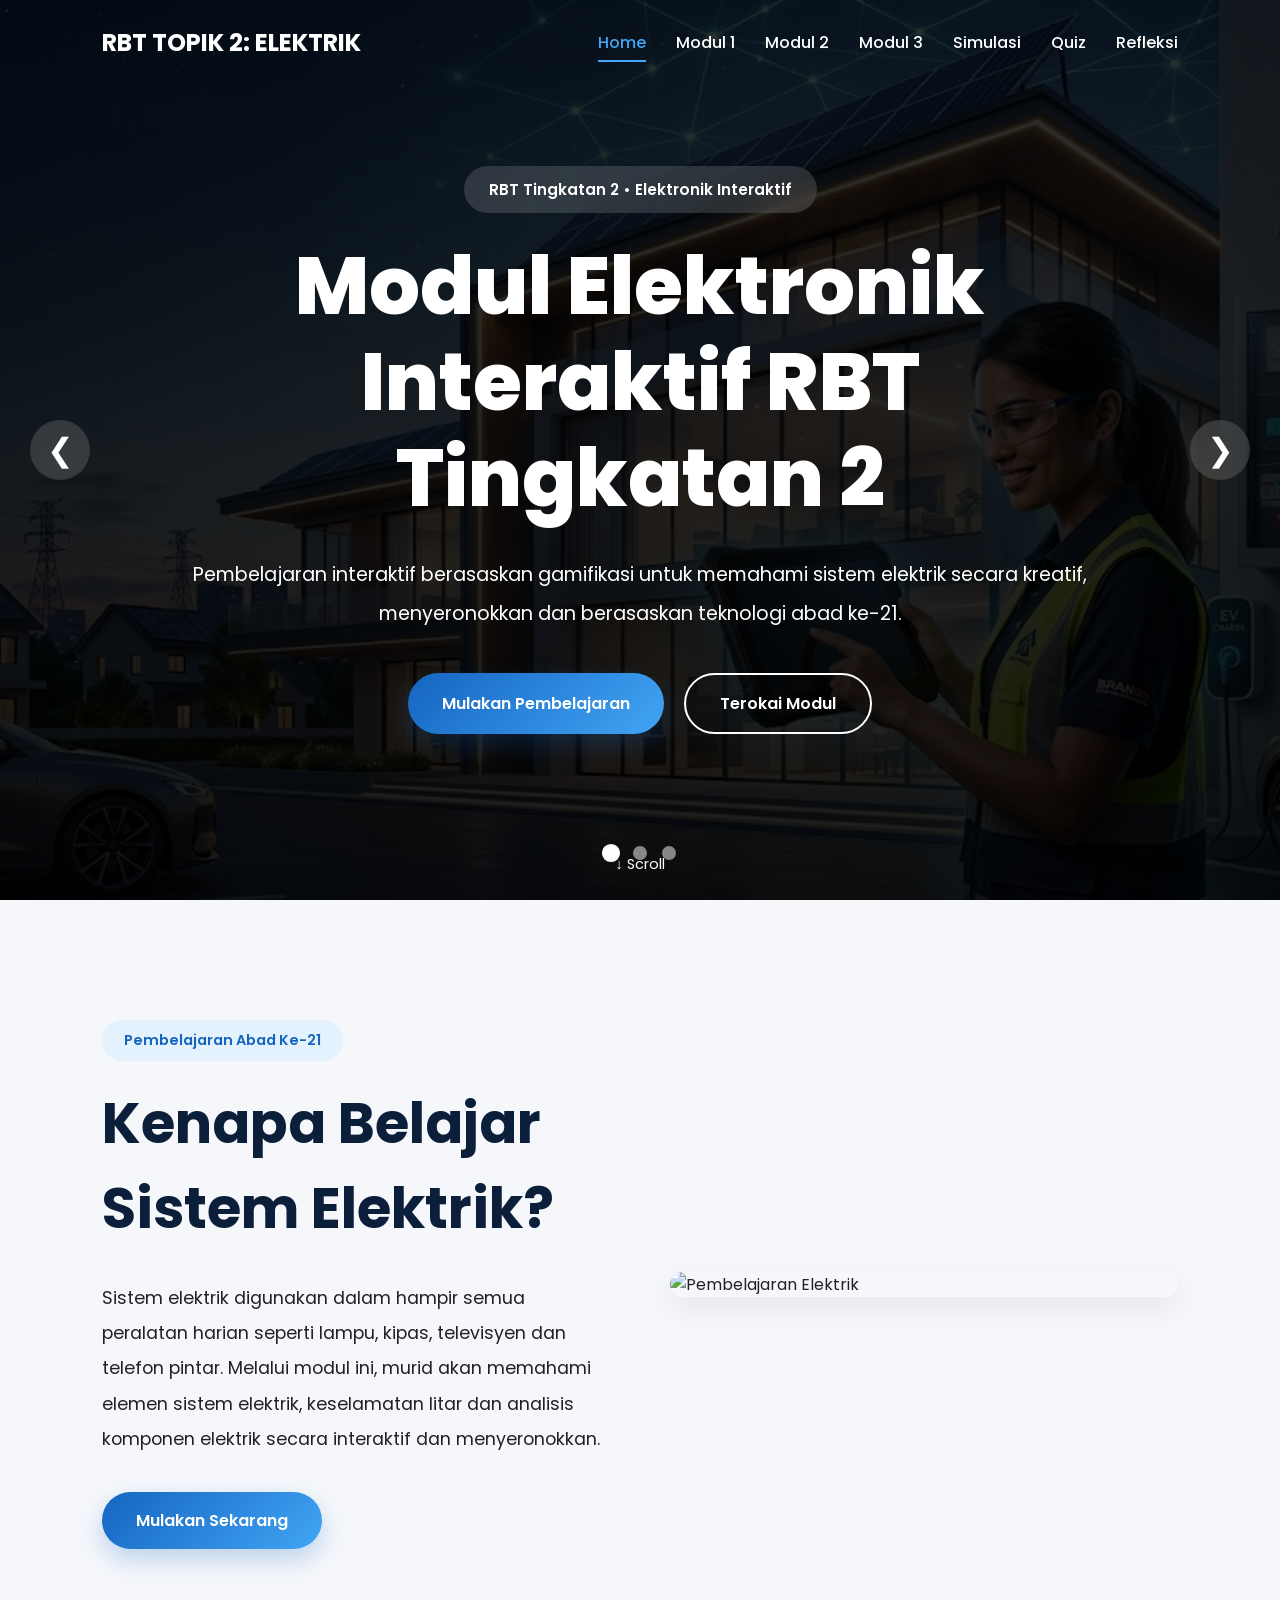
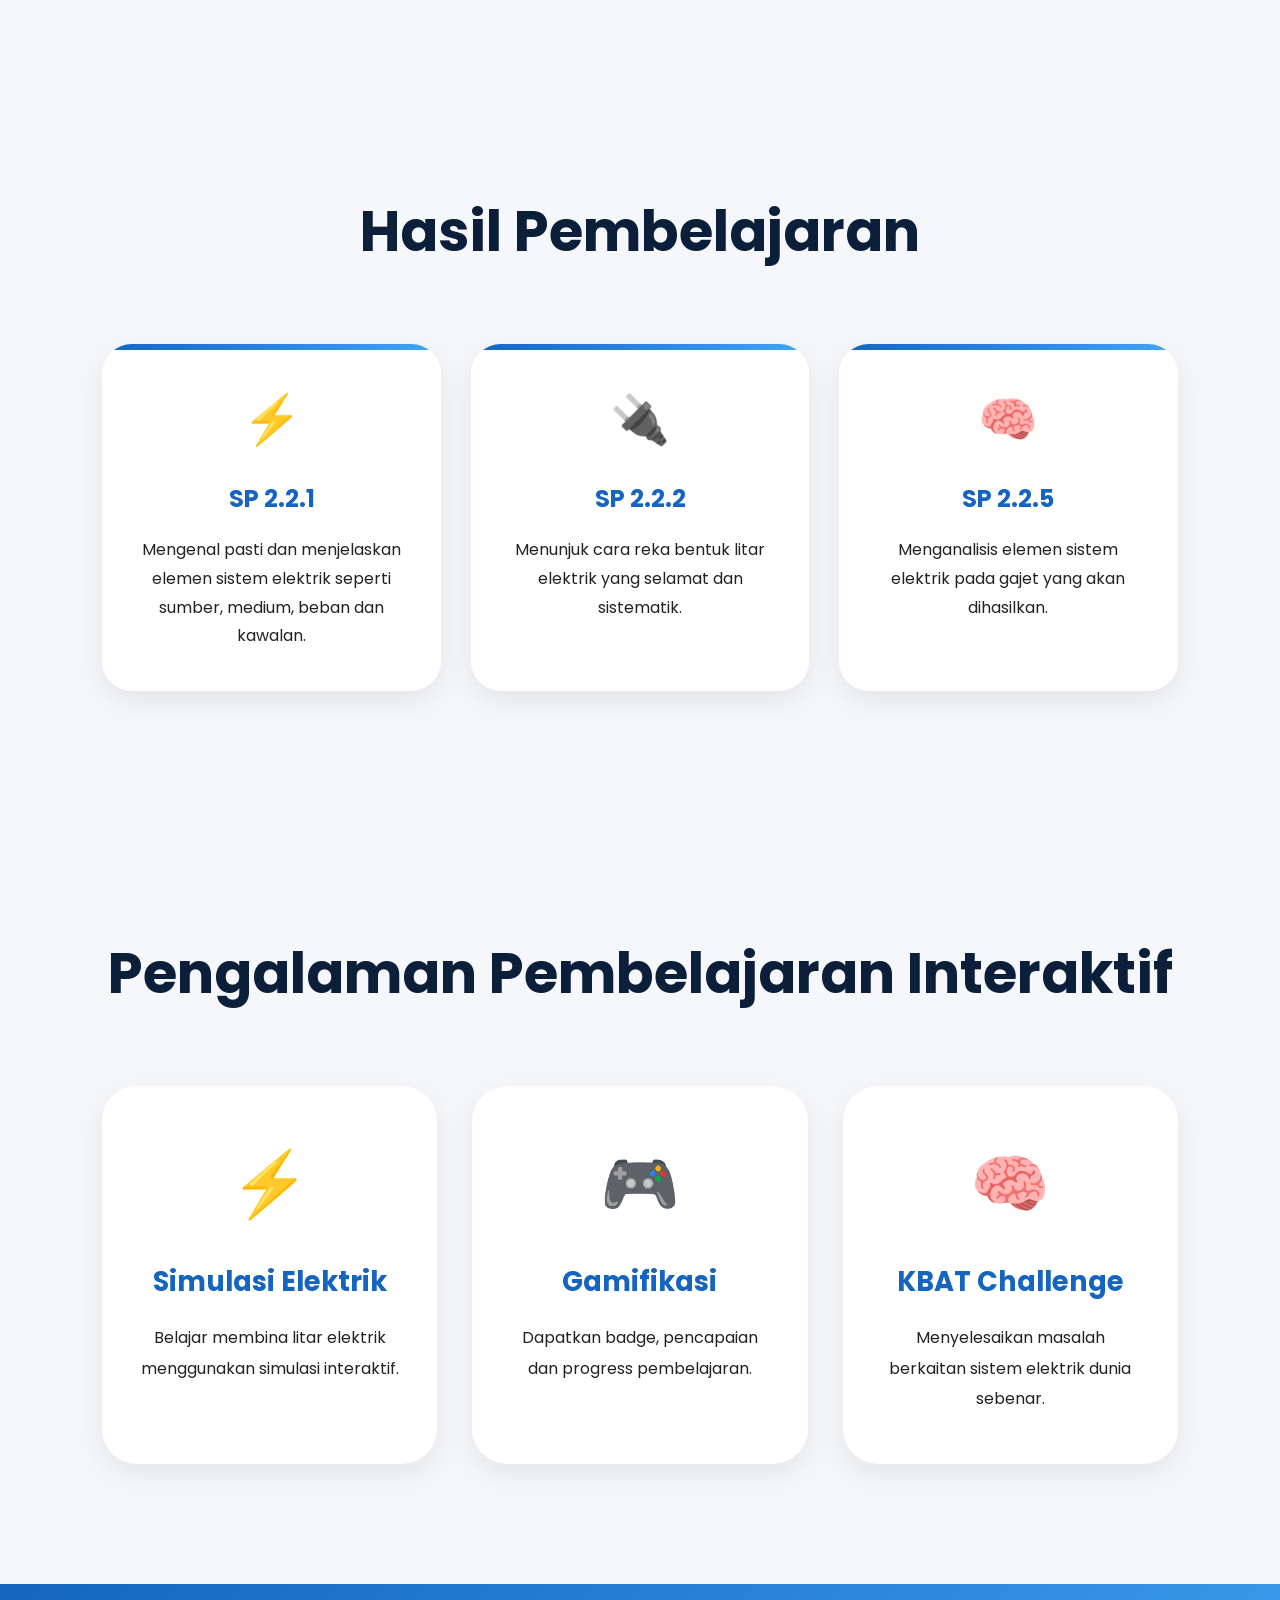
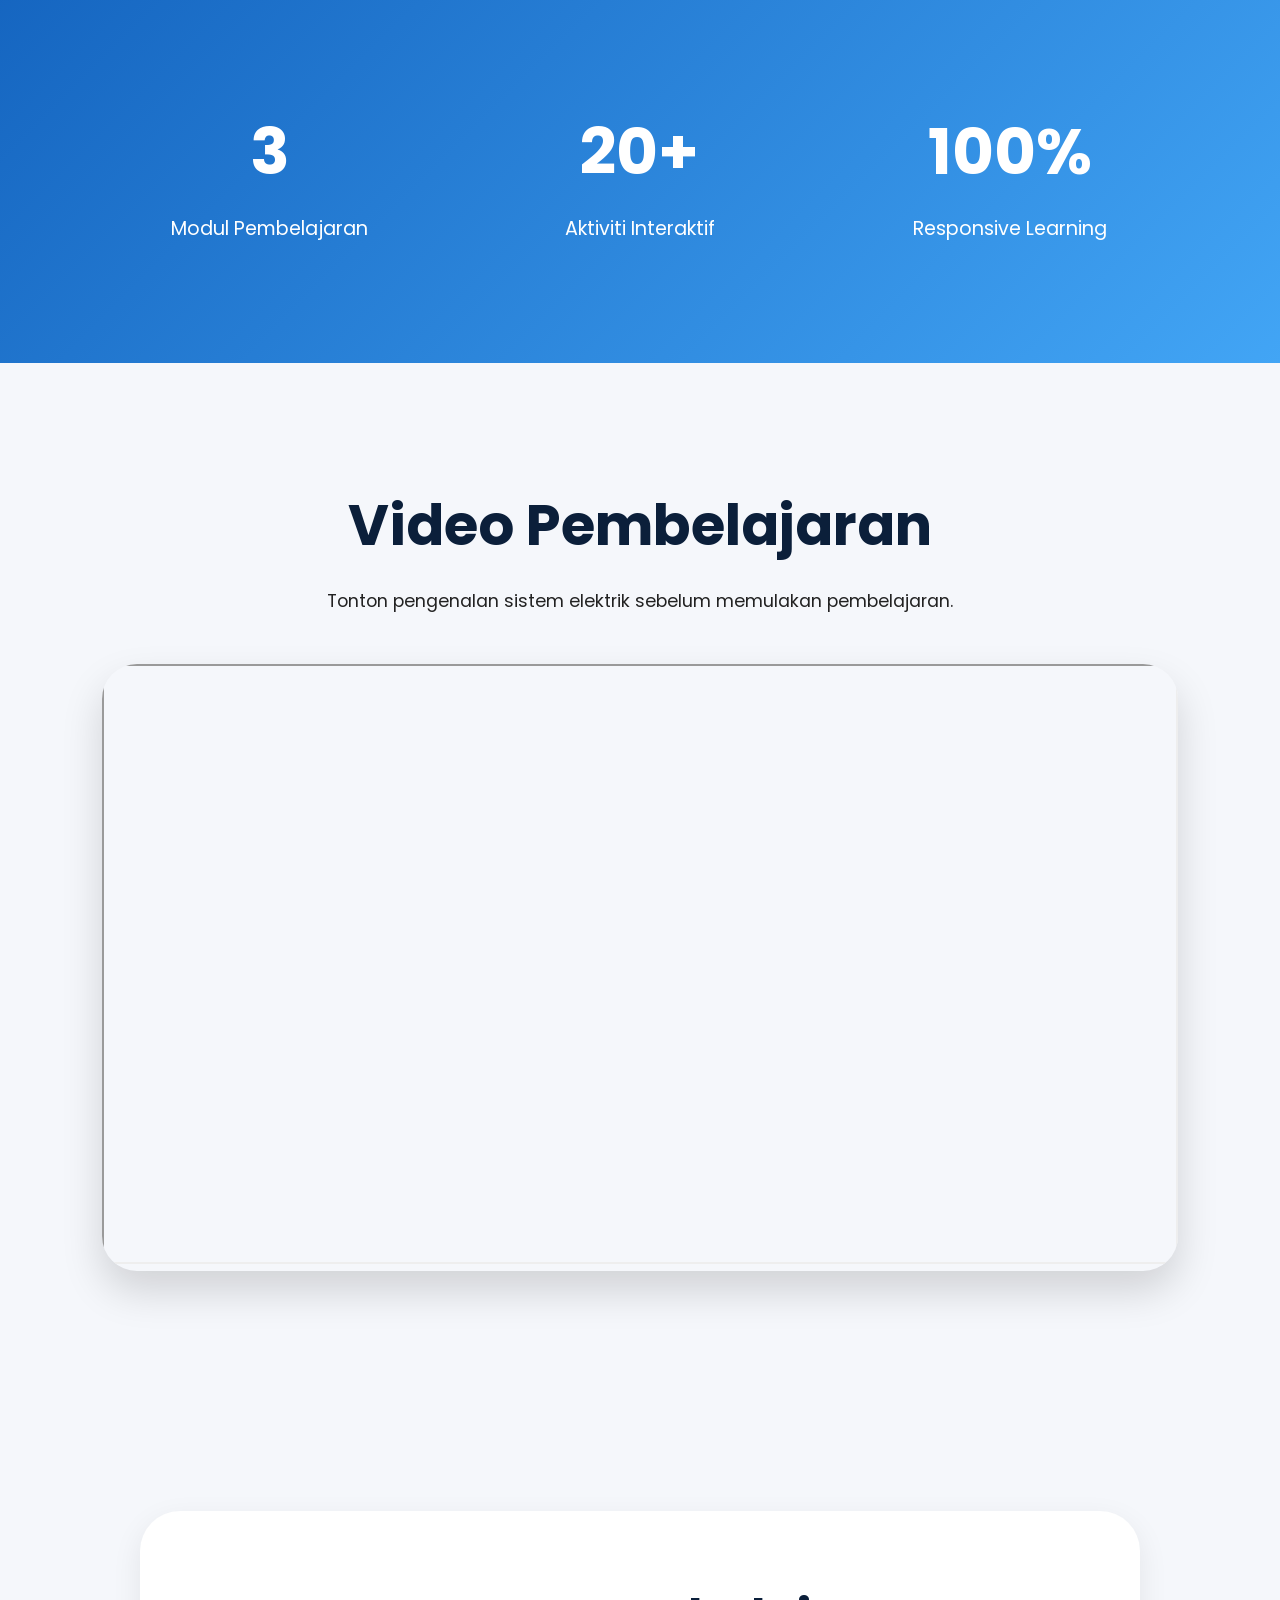
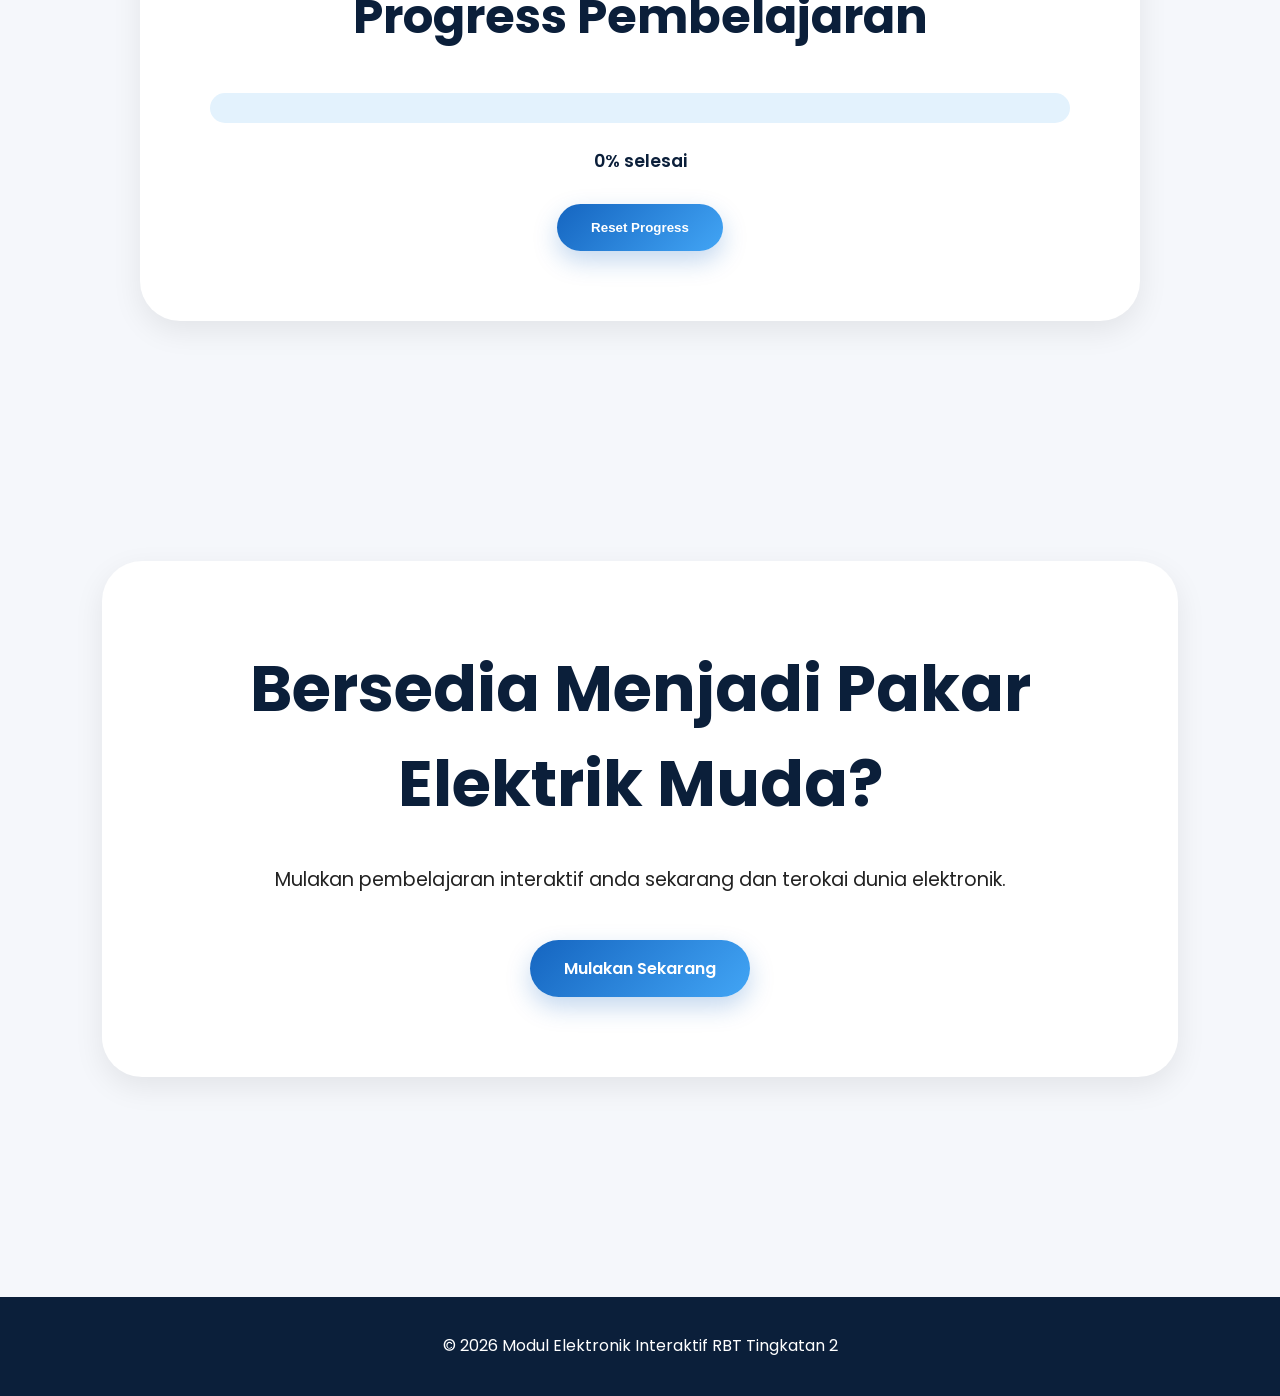
==== commit 80150247: "Added Module1,Module2,css,javascript" ====
--- a/index.html
+++ b/index.html
@@ -9,11 +9,19 @@
     content="width=device-width, initial-scale=1.0">
 
   <title>
-    Modul Elektronik Interaktif RBT Tingkatan 2
+    Modul Elektronik Interaktif
+    RBT Tingkatan 2
   </title>
+
+  <!-- GLOBAL CSS -->
 
   <link rel="stylesheet"
     href="css/style.css">
+
+  <!-- HOMEPAGE CSS -->
+
+  <link rel="stylesheet"
+    href="css/homepage.css">
 
 </head>
 
@@ -68,7 +76,7 @@
         RBT Tingkatan 2 • Elektronik Interaktif
       </span>
 
-      <h1>
+      <h2>
 
         Modul Elektronik
         <br>
@@ -76,7 +84,7 @@
         Interaktif RBT
         Tingkatan 2
 
-      </h1>
+      </h2>
 
       <p>
 
@@ -155,6 +163,8 @@
 
   <section class="intro-section">
 
+    <!-- TEXT -->
+
     <div class="intro-text">
 
       <span class="section-tag">
@@ -192,6 +202,8 @@
 
     </div>
 
+    <!-- IMAGE -->
+
     <div class="intro-image">
 
       <img src="images/electric-learning.jpg"
@@ -207,7 +219,9 @@
     id="learning">
 
     <h2>
+
       Hasil Pembelajaran
+
     </h2>
 
     <div class="cards">
@@ -217,11 +231,15 @@
       <div class="card">
 
         <div class="card-icon">
+
           ⚡
+
         </div>
 
         <h3>
+
           SP 2.2.1
+
         </h3>
 
         <p>
@@ -239,11 +257,15 @@
       <div class="card">
 
         <div class="card-icon">
+
           🔌
+
         </div>
 
         <h3>
+
           SP 2.2.2
+
         </h3>
 
         <p>
@@ -260,11 +282,15 @@
       <div class="card">
 
         <div class="card-icon">
+
           🧠
+
         </div>
 
         <h3>
+
           SP 2.2.5
+
         </h3>
 
         <p>
@@ -282,17 +308,19 @@
 
   <!-- ===================== FEATURES ===================== -->
 
-  <section class="features">
+  <section class="features-section">
 
     <h2>
+
       Pengalaman Pembelajaran Interaktif
+
     </h2>
 
     <div class="feature-grid">
 
       <!-- FEATURE 1 -->
 
-      <div class="feature-card">
+      <div class="feature-box">
 
         <div class="feature-icon">
 
@@ -317,7 +345,7 @@
 
       <!-- FEATURE 2 -->
 
-      <div class="feature-card">
+      <div class="feature-box">
 
         <div class="feature-icon">
 
@@ -342,7 +370,7 @@
 
       <!-- FEATURE 3 -->
 
-      <div class="feature-card">
+      <div class="feature-box">
 
         <div class="feature-icon">
 
@@ -373,39 +401,55 @@
 
   <section class="stats-section">
 
-    <div class="stat-box">
-
-      <h2>
-        3
-      </h2>
-
-      <p>
-        Modul Pembelajaran
-      </p>
-
-    </div>
-
-    <div class="stat-box">
-
-      <h2>
-        20+
-      </h2>
-
-      <p>
-        Aktiviti Interaktif
-      </p>
-
-    </div>
-
-    <div class="stat-box">
-
-      <h2>
-        100%
-      </h2>
-
-      <p>
-        Responsive Learning
-      </p>
+    <div class="stats-grid">
+
+      <div class="stat-box">
+
+        <h2>
+
+          3
+
+        </h2>
+
+        <p>
+
+          Modul Pembelajaran
+
+        </p>
+
+      </div>
+
+      <div class="stat-box">
+
+        <h2>
+
+          20+
+
+        </h2>
+
+        <p>
+
+          Aktiviti Interaktif
+
+        </p>
+
+      </div>
+
+      <div class="stat-box">
+
+        <h2>
+
+          100%
+
+        </h2>
+
+        <p>
+
+          Responsive Learning
+
+        </p>
+
+      </div>
 
     </div>
 
@@ -413,7 +457,7 @@
 
   <!-- ===================== VIDEO PREVIEW ===================== -->
 
-  <section class="video-preview">
+  <section class="homepage-video">
 
     <h2>
 
@@ -431,7 +475,8 @@
     <div class="video-container">
 
       <iframe
-        src="https://www.youtube.com/embed/YOUTUBE_ID"
+        src="https://www.youtube.com/embed/98Ma-KllLZA"
+        title="Video Pembelajaran"
         allowfullscreen>
       </iframe>
 
@@ -480,26 +525,30 @@
 
   <section class="cta-section">
 
-    <h2>
-
-      Bersedia Menjadi
-      Pakar Elektrik Muda?
-
-    </h2>
-
-    <p>
-
-      Mulakan pembelajaran interaktif anda
-      sekarang dan terokai dunia elektronik.
-
-    </p>
-
-    <a href="modul1.html"
-      class="btn">
-
-      Mulakan Sekarang
-
-    </a>
+    <div class="cta-box">
+
+      <h2>
+
+        Bersedia Menjadi
+        Pakar Elektrik Muda?
+
+      </h2>
+
+      <p>
+
+        Mulakan pembelajaran interaktif anda
+        sekarang dan terokai dunia elektronik.
+
+      </p>
+
+      <a href="modul1.html"
+        class="btn">
+
+        Mulakan Sekarang
+
+      </a>
+
+    </div>
 
   </section>
 
--- a/css/style.css
+++ b/css/style.css
@@ -1,51 +1,263 @@
+/* ================================================= */
+/* GOOGLE FONT */
+/* ================================================= */
+
 @import url('https://fonts.googleapis.com/css2?family=Poppins:wght@300;400;500;600;700;800&display=swap');
 
-/* ===================== RESET ===================== */
+/* ================================================= */
+/* ROOT VARIABLES */
+/* ================================================= */
+
+:root{
+
+  --primary:#1565c0;
+  --secondary:#42a5f5;
+  --dark:#0b1f3a;
+  --light:#f5f7fb;
+  --white:#ffffff;
+  --success:#00c853;
+  --danger:#ff5252;
+
+  --shadow:
+  0 10px 30px rgba(0,0,0,0.08);
+
+  --shadow-hover:
+  0 20px 40px rgba(0,0,0,0.12);
+
+}
+
+/* ================================================= */
+/* RESET */
+/* ================================================= */
 
 *{
+
   margin:0;
   padding:0;
+
   box-sizing:border-box;
+
+  scroll-behavior:smooth;
+}
+
+/* ================================================= */
+/* BODY */
+/* ================================================= */
+
+body{
+
   font-family:'Poppins',sans-serif;
-}
-
-/* ===================== ROOT ===================== */
-
-:root{
-
-  --primary:#1565c0;
-  --secondary:#42a5f5;
-  --accent:#00e5ff;
-
-  --dark:#0b1f3a;
-  --light:#f4f7fb;
-
-  --white:#ffffff;
-
-  --shadow:
-  0 10px 30px rgba(0,0,0,0.08);
-
-}
-
-/* ===================== GLOBAL ===================== */
-
-html{
-  scroll-behavior:smooth;
-}
-
-body{
+
+  background:var(--light);
+
+  color:#222;
+
+  overflow-x:hidden;
+}
+
+/* ================================================= */
+/* GLOBAL ELEMENTS */
+/* ================================================= */
+
+img{
+
+  max-width:100%;
+
+  display:block;
+}
+
+a{
+
+  text-decoration:none;
+}
+
+ul{
+
+  list-style:none;
+}
+
+section{
+
+  position:relative;
+}
+
+/* ================================================= */
+/* CONTAINER */
+/* ================================================= */
+
+.container{
+
+  width:100%;
+
+  max-width:1300px;
+
+  margin:auto;
+}
+
+/* ================================================= */
+/* BUTTON */
+/* ================================================= */
+
+.btn{
+
+  display:inline-flex;
+
+  justify-content:center;
+  align-items:center;
+
+  padding:16px 34px;
+
+  border:none;
+
+  border-radius:50px;
 
   background:
-  linear-gradient(to bottom right,#eef5ff,#f8fbff);
-
-  color:#333;
-
-  overflow-x:hidden;
-}
-
-/* ===================== NAVBAR ===================== */
-
-.navbar{
+  linear-gradient(
+  135deg,
+  var(--primary),
+  var(--secondary)
+  );
+
+  color:white;
+
+  font-weight:600;
+
+  cursor:pointer;
+
+  transition:0.3s ease;
+
+  box-shadow:
+  0 10px 25px rgba(21,101,192,0.25);
+}
+
+.btn:hover{
+
+  transform:
+  translateY(-3px);
+
+  box-shadow:
+  0 15px 35px rgba(21,101,192,0.35);
+}
+
+/* ================================================= */
+/* OUTLINE BUTTON */
+/* ================================================= */
+
+.btn-outline{
+
+  display:inline-flex;
+
+  justify-content:center;
+  align-items:center;
+
+  padding:16px 34px;
+
+  border-radius:50px;
+
+  border:2px solid white;
+
+  color:white;
+
+  font-weight:600;
+
+  transition:0.3s ease;
+}
+
+.btn-outline:hover{
+
+  background:white;
+
+  color:var(--primary);
+}
+
+/* ================================================= */
+/* SECTION TAG */
+/* ================================================= */
+
+.section-tag{
+
+  display:inline-block;
+
+  padding:10px 22px;
+
+  border-radius:50px;
+
+  background:#e3f2fd;
+
+  color:var(--primary);
+
+  font-size:0.9rem;
+
+  font-weight:600;
+
+  margin-bottom:20px;
+}
+
+/* ================================================= */
+/* GLOBAL CARD */
+/* ================================================= */
+
+.cards{
+
+  display:grid;
+
+  grid-template-columns:
+  repeat(auto-fit,minmax(280px,1fr));
+
+  gap:30px;
+}
+
+.card{
+
+  background:white;
+
+  padding:40px 30px;
+
+  border-radius:30px;
+
+  text-align:center;
+
+  box-shadow:var(--shadow);
+
+  transition:0.3s ease;
+}
+
+.card:hover{
+
+  transform:
+  translateY(-10px);
+
+  box-shadow:var(--shadow-hover);
+}
+
+.card-icon{
+
+  font-size:3rem;
+
+  margin-bottom:25px;
+}
+
+.card h3{
+
+  font-size:1.5rem;
+
+  margin-bottom:20px;
+
+  color:var(--primary);
+}
+
+.card p{
+
+  line-height:1.8;
+
+  font-size:1rem;
+}
+
+/* ================================================= */
+/* NAVBAR */
+/* ================================================= */
+
+#navbar{
 
   position:fixed;
 
@@ -54,1772 +266,322 @@
 
   width:100%;
 
-  height:80px;
-
-  z-index:999;
+  z-index:9999;
 
   display:flex;
+
   justify-content:space-between;
   align-items:center;
 
-  padding:0 50px;
-
-  background:
-  rgba(13,71,161,0.95);
-
-  backdrop-filter:blur(12px);
+  padding:25px 8%;
 
   transition:0.4s ease;
 
-  box-shadow:
-  0 5px 15px rgba(0,0,0,0.15);
-}
-
-/* Shrink Navbar */
-
-.navbar.scrolled{
-
-  height:70px;
-
-  background:
-  rgba(11,31,58,0.98);
-}
-
-/* ===================== LOGO ===================== */
-
-.logo{
-
-  color:white;
-
-  font-size:1.6rem;
-
-  font-weight:700;
-}
-
-/* ===================== NAV LINKS ===================== */
-
-.nav-links{
-
-  display:flex;
-
-  gap:30px;
-
-  align-items:center;
-
-  list-style:none;
-}
-
-.nav-links a{
-
-  color:white;
-
-  text-decoration:none;
-
-  font-weight:500;
-
-  position:relative;
-
-  transition:0.3s ease;
-}
-
-/* Hover Line */
-
-.nav-links a::after{
-
-  content:'';
-
-  position:absolute;
-
-  left:0;
-  bottom:-6px;
-
-  width:0%;
-
-  height:2px;
+  background:transparent;
+}
+
+/* ================================================= */
+/* NAVBAR SCROLL */
+/* ================================================= */
+
+#navbar.scrolled{
 
   background:white;
-
-  transition:0.3s ease;
-}
-
-.nav-links a:hover::after{
-
-  width:100%;
-}
-
-/* Active Link */
-
-.nav-links a.active{
-
-  color:var(--accent);
-}
-
-.nav-links a.active::after{
-
-  width:100%;
-
-  background:var(--accent);
-}
-
-/* ===================== HAMBURGER ===================== */
-
-.hamburger{
-
-  display:none;
-
-  color:white;
-
-  font-size:2rem;
-
-  cursor:pointer;
-}
-
-/* ===================== HERO ===================== */
-
-.hero{
-
-  position:relative;
-
-  height:100vh;
-
-  overflow:hidden;
-
-  display:flex;
-
-  justify-content:center;
-  align-items:center;
-
-  text-align:center;
-
-  color:white;
-}
-
-/* ===================== SLIDES ===================== */
-
-.slide{
-
-  position:absolute;
-
-  top:0;
-  left:0;
-
-  width:100%;
-  height:100%;
-
-  background-size:cover;
-  background-position:center;
-
-  opacity:0;
-
-  transition:opacity 1.5s ease;
-
-  z-index:1;
-}
-
-.slide.active{
-
-  opacity:1;
-}
-
-/* ===================== HERO CONTENT ===================== */
-
-.hero-content{
-
-  position:relative;
-
-  z-index:2;
-
-  max-width:900px;
-
-  padding:20px;
-
-  animation:fadeIn 1s ease;
-}
-
-.hero-tag{
-
-  display:inline-block;
-
-  background:
-  rgba(255,255,255,0.15);
-
-  backdrop-filter:blur(8px);
-
-  padding:12px 22px;
-
-  border-radius:50px;
-
-  margin-bottom:25px;
-
-  font-size:0.95rem;
-
-  font-weight:500;
-}
-
-.hero-content h1{
-
-  font-size:4.5rem;
-
-  line-height:1.2;
-
-  margin-bottom:25px;
-
-  font-weight:800;
-}
-
-.hero-content p{
-
-  font-size:1.2rem;
-
-  line-height:1.9;
-
-  margin-bottom:40px;
-}
-
-/* ===================== HERO BUTTON ===================== */
-
-.hero-buttons{
-
-  display:flex;
-
-  justify-content:center;
-
-  gap:20px;
-
-  flex-wrap:wrap;
-}
-
-/* Main Button */
-
-.btn{
-
-  display:inline-block;
-
-  background:
-  linear-gradient(to right,#00c2ff,#1565c0);
-
-  color:white;
-
-  text-decoration:none;
-
-  padding:15px 35px;
-
-  border-radius:50px;
-
-  font-weight:600;
-
-  transition:0.3s ease;
-
-  box-shadow:
-  0 10px 25px rgba(0,0,0,0.2);
-}
-
-.btn:hover{
-
-  transform:translateY(-4px);
-
-  box-shadow:
-  0 15px 35px rgba(0,0,0,0.25);
-}
-
-/* Outline Button */
-
-.btn-outline{
-
-  display:inline-block;
-
-  border:2px solid white;
-
-  color:white;
-
-  text-decoration:none;
-
-  padding:15px 35px;
-
-  border-radius:50px;
-
-  font-weight:600;
-
-  transition:0.3s ease;
-}
-
-.btn-outline:hover{
-
-  background:white;
-
-  color:#1565c0;
-}
-
-/* ===================== SLIDER BUTTON ===================== */
-
-.slider-btn{
-
-  position:absolute;
-
-  top:50%;
-
-  transform:translateY(-50%);
-
-  z-index:3;
-
-  width:60px;
-  height:60px;
-
-  border:none;
-
-  border-radius:50%;
-
-  background:
-  rgba(255,255,255,0.15);
-
-  backdrop-filter:blur(5px);
-
-  color:white;
-
-  font-size:2rem;
-
-  cursor:pointer;
-
-  transition:0.3s ease;
-}
-
-.slider-btn:hover{
-
-  background:
-  rgba(255,255,255,0.3);
-}
-
-.prev{
-  left:30px;
-}
-
-.next{
-  right:30px;
-}
-
-/* ===================== DOTS ===================== */
-
-.dots{
-
-  position:absolute;
-
-  bottom:40px;
-
-  width:100%;
-
-  display:flex;
-
-  justify-content:center;
-
-  gap:12px;
-
-  z-index:3;
-}
-
-.dot{
-
-  width:14px;
-  height:14px;
-
-  border-radius:50%;
-
-  background:
-  rgba(255,255,255,0.5);
-
-  cursor:pointer;
-
-  transition:0.3s ease;
-}
-
-.active-dot{
-
-  background:var(--accent);
-}
-
-/* ===================== SCROLL ===================== */
-
-.scroll-indicator{
-
-  position:absolute;
-
-  bottom:20px;
-
-  left:50%;
-
-  transform:translateX(-50%);
-
-  z-index:3;
-
-  animation:bounce 2s infinite;
-
-  font-size:1rem;
-}
-
-@keyframes bounce{
-
-  0%,20%,50%,80%,100%{
-    transform:translate(-50%,0);
-  }
-
-  40%{
-    transform:translate(-50%,-10px);
-  }
-
-  60%{
-    transform:translate(-50%,-5px);
-  }
-}
-
-/* ===================== INTRO SECTION ===================== */
-
-.intro-section{
-
-  display:flex;
-
-  align-items:center;
-
-  justify-content:space-between;
-
-  gap:60px;
-
-  padding:120px 8%;
-
-  flex-wrap:wrap;
-}
-
-.intro-text{
-
-  flex:1;
-}
-
-.section-tag{
-
-  display:inline-block;
-
-  background:#dbeafe;
-
-  color:#1565c0;
-
-  padding:10px 22px;
-
-  border-radius:50px;
-
-  margin-bottom:25px;
-
-  font-weight:600;
-}
-
-.intro-text h2{
-
-  font-size:3.3rem;
-
-  margin-bottom:25px;
-
-  color:#0b1f3a;
-}
-
-.intro-text p{
-
-  font-size:1.1rem;
-
-  line-height:1.9;
-
-  margin-bottom:35px;
-}
-
-.intro-image{
-
-  flex:1;
-}
-
-.intro-image img{
-
-  width:100%;
-
-  border-radius:30px;
-
-  box-shadow:
-  0 20px 40px rgba(0,0,0,0.15);
-}
-
-/* ===================== LEARNING ===================== */
-
-.learning-outcome{
-
-  padding:120px 8%;
-
-  background:white;
-}
-
-.learning-outcome h2{
-
-  text-align:center;
-
-  font-size:3rem;
-
-  color:#0b1f3a;
-
-  margin-bottom:70px;
-}
-
-/* ===================== CARDS ===================== */
-
-.cards{
-
-  display:grid;
-
-  grid-template-columns:
-  repeat(auto-fit,minmax(280px,1fr));
-
-  gap:35px;
-}
-
-.card{
-
-  background:#f8fbff;
-
-  padding:45px 35px;
-
-  border-radius:30px;
-
-  transition:0.4s ease;
-
-  box-shadow:
-  0 10px 25px rgba(0,0,0,0.08);
-}
-
-.card:hover{
-
-  transform:translateY(-10px);
-
-  box-shadow:
-  0 20px 40px rgba(0,0,0,0.12);
-}
-
-.card-icon{
-
-  font-size:3rem;
-
-  margin-bottom:25px;
-}
-
-.card h3{
-
-  margin-bottom:18px;
-
-  color:#1565c0;
-
-  font-size:1.5rem;
-}
-
-.card p{
-
-  line-height:1.8;
-}
-
-/* ===================== FEATURES ===================== */
-
-.features{
-
-  padding:120px 8%;
-
-  text-align:center;
-}
-
-.features h2{
-
-  font-size:3rem;
-
-  margin-bottom:70px;
-
-  color:#0b1f3a;
-}
-
-.feature-grid{
-
-  display:grid;
-
-  grid-template-columns:
-  repeat(auto-fit,minmax(280px,1fr));
-
-  gap:35px;
-}
-
-.feature-card{
-
-  background:white;
-
-  padding:50px 35px;
-
-  border-radius:30px;
-
-  transition:0.4s;
-
-  box-shadow:
-  0 10px 25px rgba(0,0,0,0.08);
-}
-
-.feature-card:hover{
-
-  transform:translateY(-12px);
-
-  box-shadow:
-  0 20px 40px rgba(0,0,0,0.15);
-}
-
-.feature-icon{
-
-  font-size:4rem;
-
-  margin-bottom:25px;
-}
-
-.feature-card h3{
-
-  margin-bottom:20px;
-
-  color:#1565c0;
-}
-
-/* ===================== STATS ===================== */
-
-.stats-section{
-
-  display:flex;
-
-  justify-content:center;
-
-  gap:50px;
-
-  flex-wrap:wrap;
-
-  padding:100px 8%;
-
-  background:
-  linear-gradient(135deg,#0b1f3a,#1565c0);
-
-  color:white;
-}
-
-.stat-box{
-
-  text-align:center;
-}
-
-.stat-box h2{
-
-  font-size:4rem;
-
-  margin-bottom:15px;
-}
-
-/* ===================== VIDEO ===================== */
-
-.video-preview{
-
-  padding:120px 8%;
-
-  text-align:center;
-}
-
-.video-preview h2{
-
-  font-size:3rem;
-
-  margin-bottom:20px;
-
-  color:#0b1f3a;
-}
-
-.video-subtitle{
-
-  margin-bottom:50px;
-
-  font-size:1.1rem;
-}
-
-.video-container{
-
-  max-width:1000px;
-
-  margin:auto;
-
-  border-radius:30px;
-
-  overflow:hidden;
-
-  box-shadow:
-  0 20px 40px rgba(0,0,0,0.15);
-}
-
-.video-container iframe{
-
-  width:100%;
-
-  min-height:550px;
-}
-
-/* ===================== PROGRESS ===================== */
-
-.progress-section{
-
-  padding:120px 8%;
-}
-
-.progress-card{
-
-  background:white;
-
-  padding:60px;
-
-  border-radius:30px;
-
-  box-shadow:
-  0 15px 35px rgba(0,0,0,0.08);
-
-  max-width:1200px;
-
-  margin:auto;
-
-  text-align:center;
-}
-
-.progress-card h2{
-
-  font-size:3rem;
-
-  margin-bottom:40px;
-
-  color:#0b1f3a;
-}
-
-.progress-bar{
-
-  width:100%;
-
-  height:28px;
-
-  background:#dfe7f5;
-
-  border-radius:50px;
-
-  overflow:hidden;
-}
-
-.progress-fill{
-
-  width:0%;
-
-  height:100%;
-
-  border-radius:50px;
-
-  background:
-  linear-gradient(to right,#00c853,#64dd17);
-
-  transition:0.5s ease;
-}
-
-#progressText{
-
-  margin-top:20px;
-
-  font-size:1.1rem;
-
-  font-weight:600;
-}
-
-/* ===================== CTA ===================== */
-
-.cta-section{
-
-  padding:120px 8%;
-
-  text-align:center;
-
-  background:
-  linear-gradient(135deg,#1565c0,#42a5f5);
-
-  color:white;
-}
-
-.cta-section h2{
-
-  font-size:3.5rem;
-
-  margin-bottom:25px;
-}
-
-.cta-section p{
-
-  margin-bottom:40px;
-
-  font-size:1.2rem;
-}
-
-/* ===================== FOOTER ===================== */
-
-footer{
-
-  background:#0b1f3a;
-
-  color:white;
-
-  text-align:center;
-
-  padding:30px;
-}
-
-/* ===================== ANIMATION ===================== */
-
-@keyframes fadeIn{
-
-  from{
-
-    opacity:0;
-
-    transform:translateY(30px);
-  }
-
-  to{
-
-    opacity:1;
-
-    transform:translateY(0);
-  }
-}
-
-/* ===================== MODULE HERO ===================== */
-
-.module-hero{
-
-  height:60vh;
-
-  display:flex;
-
-  justify-content:center;
-  align-items:center;
-
-  text-align:center;
-
-  color:white;
-
-  background:
-  linear-gradient(rgba(0,0,0,0.65),
-  rgba(0,0,0,0.65)),
-  url('../images/slide1.jpg');
-
-  background-size:cover;
-  background-position:center;
-}
-
-.module-hero-content{
-
-  max-width:800px;
-
-  padding:20px;
-}
-
-.module-tag{
-
-  display:inline-block;
-
-  padding:10px 20px;
-
-  background:
-  rgba(255,255,255,0.15);
-
-  border-radius:50px;
-
-  margin-bottom:20px;
-}
-
-.module-hero h1{
-
-  font-size:4rem;
-
-  margin-bottom:20px;
-}
-
-/* ===================== ELEMENTS ===================== */
-
-.elements-section{
-
-  padding:120px 8%;
-
-  text-align:center;
-}
-
-.elements-section h2{
-
-  font-size:3rem;
-
-  margin-bottom:70px;
-
-  color:#0b1f3a;
-}
-
-/* ===================== FLIP CARD ===================== */
-
-.flip-card{
-
-  background:transparent;
-
-  width:100%;
-
-  height:260px;
-
-  perspective:1000px;
-}
-
-.flip-card-inner{
-
-  position:relative;
-
-  width:100%;
-  height:100%;
-
-  transition:transform 0.8s;
-
-  transform-style:preserve-3d;
-}
-
-.flip-card:hover .flip-card-inner{
-
-  transform:rotateY(180deg);
-}
-
-.flip-card-front,
-.flip-card-back{
-
-  position:absolute;
-
-  width:100%;
-  height:100%;
-
-  backface-visibility:hidden;
-
-  border-radius:30px;
-
-  display:flex;
-
-  flex-direction:column;
-
-  justify-content:center;
-  align-items:center;
-
-  padding:30px;
-
-  box-shadow:
-  0 15px 35px rgba(0,0,0,0.08);
-}
-
-.flip-card-front{
-
-  background:white;
-
-  font-size:2rem;
-}
-
-.flip-card-front h3{
-
-  margin-top:20px;
-
-  color:#1565c0;
-}
-
-.flip-card-back{
-
-  background:
-  linear-gradient(135deg,#1565c0,#42a5f5);
-
-  color:white;
-
-  transform:rotateY(180deg);
-
-  line-height:1.8;
-}
-
-/* ===================== FUN FACT ===================== */
-
-.fun-fact{
-
-  padding:100px 8%;
-}
-
-.fact-box{
-
-  background:
-  linear-gradient(135deg,#0b1f3a,#1565c0);
-
-  color:white;
-
-  padding:60px;
-
-  border-radius:30px;
-
-  text-align:center;
-}
-
-.fact-box h2{
-
-  margin-bottom:25px;
-
-  font-size:2.5rem;
-}
-
-/* ===================== QUIZ ===================== */
-
-.quiz-section{
-
-  padding:120px 8%;
-
-  text-align:center;
-}
-
-.quiz-section h2{
-
-  font-size:3rem;
-
-  margin-bottom:60px;
-}
-
-.quiz-card{
-
-  background:white;
-
-  max-width:800px;
-
-  margin:auto;
-
-  padding:50px;
-
-  border-radius:30px;
-
-  box-shadow:
-  0 15px 35px rgba(0,0,0,0.08);
-}
-
-.quiz-card h3{
-
-  margin-bottom:40px;
-}
-
-.quiz-btn{
-
-  width:100%;
-
-  margin-bottom:20px;
-
-  padding:18px;
-
-  border:none;
-
-  border-radius:15px;
-
-  background:#eef5ff;
-
-  cursor:pointer;
-
-  transition:0.3s;
-}
-
-.quiz-btn:hover{
-
-  background:#dbeafe;
-}
-
-/* ===================== COMPLETE ===================== */
-
-.module-complete{
-
-  padding:120px 8%;
-
-  text-align:center;
-}
-
-.module-complete h2{
-
-  font-size:3rem;
-
-  margin-bottom:20px;
-}
-
-/* ===================== MOBILE ===================== */
-
-@media (max-width:768px){
-
-  /* Navbar */
-
-  .navbar{
-
-    padding:0 20px;
-  }
-
-  .hamburger{
-
-    display:block;
-  }
-
-  .nav-links{
-
-    position:fixed;
-
-    top:80px;
-    right:-100%;
-
-    width:250px;
-
-    background:
-    rgba(13,71,161,0.97);
-
-    backdrop-filter:blur(12px);
-
-    flex-direction:column;
-
-    align-items:flex-start;
-
-    padding:30px;
-
-    border-radius:20px;
-
-    transition:0.4s ease;
-  }
-
-  .nav-links.active{
-
-    right:20px;
-  }
-
-  /* Hero */
-
-  .hero-content h1{
-
-    font-size:2.5rem;
-  }
-
-  .hero-content p{
-
-    font-size:1rem;
-  }
-
-  .hero-buttons{
-
-    flex-direction:column;
-  }
-
-  .slider-btn{
-
-    width:45px;
-    height:45px;
-
-    font-size:1.5rem;
-  }
-
-  .prev{
-    left:10px;
-  }
-
-  .next{
-    right:10px;
-  }
-
-  /* Intro */
-
-  .intro-section{
-
-    flex-direction:column;
-  }
-
-  .intro-text h2{
-
-    font-size:2.3rem;
-  }
-
-  /* Section Titles */
-
-  .learning-outcome h2,
-  .features h2,
-  .video-preview h2,
-  .progress-card h2,
-  .cta-section h2{
-
-    font-size:2.3rem;
-  }
-
-  /* Stats */
-
-  .stats-section{
-
-    flex-direction:column;
-  }
-
-  .stat-box h2{
-
-    font-size:3rem;
-  }
-
-  /* Video */
-
-  .video-container iframe{
-
-    min-height:250px;
-  }
-
-  /* Progress */
-
-  .progress-card{
-
-    padding:40px 25px;
-  }
-
-}
-
-/* ================================================= */
-/* MODULE PAGE FIX */
-/* ================================================= */
-
-/* SECTION SPACING */
-
-section{
-
-  padding:100px 8%;
-
-}
-
-/* ================================================= */
-/* STORY SECTION */
-/* ================================================= */
-
-.story-section{
-
-  display:flex;
-
-  justify-content:center;
-  align-items:center;
-}
-
-.story-card{
-
-  max-width:1200px;
-
-  width:100%;
-
-  background:white;
-
-  padding:50px;
-
-  border-radius:30px;
-
-  display:flex;
-
-  gap:40px;
-
-  align-items:center;
-
-  box-shadow:
-  0 15px 35px rgba(0,0,0,0.08);
-}
-
-.story-icon{
-
-  font-size:5rem;
-}
-
-.story-text h2{
-
-  font-size:2.5rem;
-
-  margin-bottom:20px;
-
-  color:#0b1f3a;
-}
-
-.story-text p{
-
-  line-height:1.8;
-
-  font-size:1.1rem;
-}
-
-/* ================================================= */
-/* INFOGRAPHIC */
-/* ================================================= */
-
-.infographic-section{
-
-  text-align:center;
-}
-
-.infographic-section h2{
-
-  font-size:3rem;
-
-  margin-bottom:70px;
-
-  color:#0b1f3a;
-}
-
-.timeline{
-
-  display:flex;
-
-  justify-content:center;
-  align-items:center;
-
-  flex-wrap:wrap;
-
-  gap:20px;
-}
-
-.timeline-box{
-
-  width:220px;
-
-  background:white;
-
-  padding:40px 20px;
-
-  border-radius:30px;
 
   box-shadow:
   0 10px 30px rgba(0,0,0,0.08);
 
-  transition:0.3s;
-}
-
-.timeline-box:hover{
-
-  transform:
-  translateY(-10px);
-
-  box-shadow:
-  0 20px 40px rgba(0,0,0,0.12);
-}
-
-.timeline-box h3{
-
-  margin-top:20px;
-
-  color:#1565c0;
-}
-
-.timeline-arrow{
-
-  font-size:2rem;
-
-  color:#1565c0;
-}
-
-/* ================================================= */
-/* SIMULATION */
-/* ================================================= */
-
-.simulation-section{
+  padding:18px 8%;
+}
+
+/* ================================================= */
+/* LOGO */
+/* ================================================= */
+
+.logo{
+
+  font-size:1.5rem;
+
+  font-weight:700;
+
+  color:white;
+
+  transition:0.3s ease;
+}
+
+#navbar.scrolled .logo{
+
+  color:var(--dark);
+}
+
+/* ================================================= */
+/* NAV LINKS */
+/* ================================================= */
+
+.nav-links{
+
+  display:flex;
+
+  align-items:center;
+
+  gap:30px;
+}
+
+.nav-links a{
+
+  color:white;
+
+  font-weight:500;
+
+  position:relative;
+
+  transition:0.3s ease;
+}
+
+#navbar.scrolled .nav-links a{
+
+  color:var(--dark);
+}
+
+/* ================================================= */
+/* ACTIVE LINK */
+/* ================================================= */
+
+.nav-links a.active{
+
+  color:var(--secondary);
+}
+
+/* ================================================= */
+/* UNDERLINE EFFECT */
+/* ================================================= */
+
+.nav-links a::after{
+
+  content:"";
+
+  position:absolute;
+
+  left:0;
+  bottom:-8px;
+
+  width:0%;
+
+  height:2px;
+
+  background:var(--secondary);
+
+  transition:0.3s ease;
+}
+
+.nav-links a:hover::after,
+.nav-links a.active::after{
+
+  width:100%;
+}
+
+/* ================================================= */
+/* HAMBURGER */
+/* ================================================= */
+
+.hamburger{
+
+  display:none;
+
+  flex-direction:column;
+
+  cursor:pointer;
+
+  gap:6px;
+}
+
+.hamburger span{
+
+  width:28px;
+
+  height:3px;
+
+  background:white;
+
+  border-radius:10px;
+
+  transition:0.3s ease;
+}
+
+#navbar.scrolled .hamburger span{
+
+  background:var(--dark);
+}
+
+/* ================================================= */
+/* FOOTER */
+/* ================================================= */
+
+footer{
+
+  background:var(--dark);
+
+  color:white;
 
   text-align:center;
-}
-
-.simulation-section h2{
-
-  font-size:3rem;
-
-  margin-bottom:20px;
-
-  color:#0b1f3a;
-}
-
-.circuit-area{
-
-  margin-top:50px;
-
-  display:flex;
-
-  flex-direction:column;
-
-  align-items:center;
-
-  gap:40px;
-}
-
-/* FIX BULB IMAGE */
-
-#bulb{
-
-  width:250px;
-
-  max-width:90%;
-
-  transition:0.3s;
-}
-
-/* ================================================= */
-/* SMART CARDS */
-/* ================================================= */
-
-.smart-card{
-
-  background:white;
-
-  border-radius:30px;
-
-  padding:40px 30px;
-
-  text-align:center;
-
-  box-shadow:
-  0 10px 30px rgba(0,0,0,0.08);
-
-  transition:0.4s;
-
-  overflow:hidden;
-}
-
-.smart-card:hover{
-
-  transform:
-  translateY(-10px);
-
-  box-shadow:
-  0 20px 40px rgba(0,0,0,0.12);
-}
-
-.smart-card img{
-
-  width:120px;
-
-  height:120px;
-
-  object-fit:contain;
-
-  margin-bottom:25px;
-}
-
-.smart-card h3{
-
-  color:#1565c0;
-
-  margin-bottom:15px;
-}
-
-.smart-card p{
-
-  margin-bottom:20px;
-
-  line-height:1.7;
-}
-
-.extra-info{
-
-  background:#eef5ff;
-
-  padding:15px;
-
-  border-radius:15px;
-
-  font-size:0.95rem;
-}
-
-/* ================================================= */
-/* EXPLORE SECTION */
-/* ================================================= */
-
-.explore-section{
-
-  text-align:center;
-}
-
-.explore-section h2{
-
-  font-size:3rem;
-
-  margin-bottom:20px;
-}
-
-.explore-grid{
-
-  margin-top:50px;
-
-  display:grid;
-
-  grid-template-columns:
-  repeat(auto-fit,minmax(220px,1fr));
-
-  gap:25px;
-}
-
-.explore-grid button{
-
-  padding:25px;
-
-  border:none;
-
-  border-radius:20px;
-
-  background:white;
-
-  cursor:pointer;
-
-  font-size:1rem;
-
-  font-weight:600;
-
-  transition:0.3s;
-
-  box-shadow:
-  0 10px 25px rgba(0,0,0,0.08);
-}
-
-.explore-grid button:hover{
-
-  transform:translateY(-5px);
-}
-
-/* ================================================= */
-/* QUIZ */
-/* ================================================= */
-
-.quiz-section{
-
-  text-align:center;
-}
-
-.quiz-card{
-
-  background:white;
-
-  max-width:900px;
-
-  margin:auto;
-
-  padding:60px;
-
-  border-radius:30px;
-
-  box-shadow:
-  0 15px 35px rgba(0,0,0,0.08);
-}
-
-.quiz-btn{
-
-  width:100%;
-
-  padding:20px;
-
-  border:none;
-
-  border-radius:15px;
-
-  margin-top:20px;
-
-  background:#eef5ff;
-
-  cursor:pointer;
-
-  font-size:1rem;
-
-  transition:0.3s;
-}
-
-.quiz-btn:hover{
-
-  background:#dbeafe;
-}
-
-/* ================================================= */
-/* CHALLENGE */
-/* ================================================= */
-
-.challenge-box{
-
-  max-width:1200px;
-
-  margin:auto;
-
-  background:white;
-
-  padding:60px;
-
-  border-radius:30px;
-
-  box-shadow:
-  0 15px 35px rgba(0,0,0,0.08);
-}
-
-.challenge-box h2{
-
-  font-size:3rem;
-
-  margin-bottom:25px;
-
-  color:#0b1f3a;
-}
-
-.challenge-box p{
-
-  margin-bottom:25px;
+
+  padding:35px 20px;
+
+  margin-top:100px;
+}
+
+footer p{
 
   line-height:1.8;
 }
-/* COMPLETE */
-/* ================================================= */
-
-.module-complete{
-
-  text-align:center;
-}
-
-.module-complete h2{
-
-  font-size:4rem;
-
-  margin-bottom:20px;
-
-  color:#0b1f3a;
-}
-
-.module-complete p{
-
-  margin-bottom:40px;
-
-  font-size:1.2rem;
+
+/* ================================================= */
+/* GLOBAL TEXTAREA */
+/* ================================================= */
+
+textarea{
+
+  font-family:'Poppins',sans-serif;
+}
+
+/* ================================================= */
+/* GLOBAL IMAGE FIX */
+/* ================================================= */
+
+img{
+
+  max-width:100%;
+
+  height:auto;
+}
+
+/* ================================================= */
+/* GLOBAL ANIMATION */
+/* ================================================= */
+
+@keyframes fadeIn{
+
+  from{
+
+    opacity:0;
+
+    transform:
+    translateY(30px);
+  }
+
+  to{
+
+    opacity:1;
+
+    transform:
+    translateY(0);
+  }
+
 }
 
 /* ================================================= */
 /* MOBILE */
 /* ================================================= */
 
+@media(max-width:992px){
+
+  .cards{
+
+    grid-template-columns:
+    repeat(auto-fit,minmax(240px,1fr));
+  }
+
+}
+
+/* ================================================= */
+/* MOBILE NAVBAR */
+/* ================================================= */
+
 @media(max-width:768px){
 
-  .story-card{
+  #navbar{
+
+    padding:20px 6%;
+  }
+
+  #navbar.scrolled{
+
+    padding:16px 6%;
+  }
+
+  .hamburger{
+
+    display:flex;
+  }
+
+  .nav-links{
+
+    position:absolute;
+
+    top:100%;
+
+    right:0;
+
+    width:100%;
+
+    background:white;
 
     flex-direction:column;
 
-    text-align:center;
-  }
-
-  .timeline{
-
-    flex-direction:column;
-  }
-
-  .timeline-arrow{
-
-    transform:rotate(90deg);
-  }
-
-  .module-hero h1{
-
-    font-size:2.5rem;
-  }
-
-  .story-text h2,
-  .challenge-box h2,
-  .module-complete h2{
-
-    font-size:2.3rem;
-  }
-
-}
-
-.quiz-btn{
-  transition:0.3s;
-}
-
-/* ================================================= */
-/* CHALLENGE UPGRADE */
-/* ================================================= */
-
-.challenge-box{
-
-  max-width:1200px;
-
-  margin:auto;
-
-  background:white;
-
-  padding:70px;
-
-  border-radius:35px;
-
-  box-shadow:
-  0 15px 40px rgba(0,0,0,0.08);
-}
-
-.challenge-box textarea{
-
-  width:100%;
-
-  min-height:220px;
-
-  margin-top:30px;
-
-  padding:25px;
-
-  border:none;
-
-  border-radius:25px;
-
-  background:#f5f7fb;
-
-  font-size:1rem;
-
-  resize:none;
-
-  outline:none;
-
-  transition:0.3s;
-}
-
-.challenge-box textarea:focus{
-
-  background:white;
-
-  box-shadow:
-  0 0 0 4px rgba(21,101,192,0.15);
-}
-
-.challenge-box .btn{
-
-  margin-top:30px;
-}
-
-.feedback-box{
-
-  margin-top:30px;
-
-  padding:25px;
-
-  border-radius:20px;
-
-  font-size:1rem;
-
-  line-height:1.8;
-
-  display:none;
-}
-
-.feedback-success{
-
-  background:#e8f5e9;
-
-  color:#2e7d32;
-}
-
-.feedback-error{
-
-  background:#ffebee;
-
-  color:#c62828;
-}
-
-/* MOBILE */
-
-@media(max-width:768px){
-
-  .challenge-box{
-
-    padding:40px 25px;
+    align-items:center;
+
+    gap:25px;
+
+    padding:40px 0;
+
+    display:none;
+
+    box-shadow:
+    0 10px 30px rgba(0,0,0,0.08);
+  }
+
+  .nav-links.active{
+
+    display:flex;
+  }
+
+  .nav-links a{
+
+    color:var(--dark) !important;
+  }
+
+  .logo{
+
+    font-size:1.2rem;
+  }
+
+  .btn,
+  .btn-outline{
+
+    width:100%;
+
+    justify-content:center;
+  }
+
+}
+
+/* ================================================= */
+/* SMALL MOBILE */
+/* ================================================= */
+
+@media(max-width:480px){
+
+  .btn,
+  .btn-outline{
+
+    padding:14px 24px;
+
+    font-size:0.95rem;
+  }
+
+  .card{
+
+    padding:30px 20px;
   }
 
 }
--- a/css/homepage.css
+++ b/css/homepage.css
@@ -0,0 +1,781 @@
+/* ================================================= */
+/* HERO SECTION */
+/* ================================================= */
+
+.hero{
+
+  position:relative;
+
+  width:100%;
+
+  height:100vh;
+
+  overflow:hidden;
+
+  display:flex;
+
+  justify-content:center;
+  align-items:center;
+}
+
+/* ================================================= */
+/* SLIDES */
+/* ================================================= */
+
+.slide{
+
+  position:absolute;
+
+  width:100%;
+  height:100%;
+
+  top:0;
+  left:0;
+
+  background-size:cover;
+  background-position:center;
+
+  opacity:0;
+
+  transition:
+  opacity 1s ease-in-out,
+  transform 6s ease-in-out;
+
+  transform:scale(1.08);
+}
+
+.slide.active{
+
+  opacity:1;
+
+  transform:scale(1);
+}
+
+/* ================================================= */
+/* HERO OVERLAY */
+/* ================================================= */
+
+.hero::before{
+
+  content:"";
+
+  position:absolute;
+
+  top:0;
+  left:0;
+
+  width:100%;
+  height:100%;
+
+  background:
+  linear-gradient(
+  rgba(0,0,0,0.55),
+  rgba(0,0,0,0.70)
+  );
+
+  z-index:1;
+}
+
+/* ================================================= */
+/* HERO CONTENT */
+/* ================================================= */
+
+.hero-content{
+
+  position:relative;
+
+  z-index:2;
+
+  text-align:center;
+
+  color:white;
+
+  max-width:1000px;
+
+  padding:20px;
+
+  animation:fadeIn 1s ease;
+}
+
+/* HERO TAG */
+
+.hero-tag{
+
+  display:inline-block;
+
+  padding:12px 25px;
+
+  border-radius:50px;
+
+  background:
+  rgba(255,255,255,0.15);
+
+  backdrop-filter:blur(10px);
+
+  margin-bottom:25px;
+
+  font-size:0.95rem;
+
+  font-weight:600;
+}
+
+/* HERO TITLE */
+
+.hero-content h2{
+
+  font-size:5rem;
+
+  line-height:1.2;
+
+  margin-bottom:30px;
+
+  font-weight:800;
+}
+
+/* HERO TEXT */
+
+.hero-content p{
+
+  font-size:1.2rem;
+
+  line-height:2;
+
+  margin-bottom:40px;
+}
+
+/* ================================================= */
+/* HERO BUTTONS */
+/* ================================================= */
+
+.hero-buttons{
+
+  display:flex;
+
+  justify-content:center;
+
+  gap:20px;
+
+  flex-wrap:wrap;
+}
+
+/* ================================================= */
+/* SLIDER BUTTON */
+/* ================================================= */
+
+.slider-btn{
+
+  position:absolute;
+
+  top:50%;
+
+  transform:translateY(-50%);
+
+  z-index:3;
+
+  width:60px;
+  height:60px;
+
+  border:none;
+
+  border-radius:50%;
+
+  background:
+  rgba(255,255,255,0.15);
+
+  backdrop-filter:blur(10px);
+
+  color:white;
+
+  font-size:2rem;
+
+  cursor:pointer;
+
+  transition:0.3s ease;
+}
+
+.slider-btn:hover{
+
+  background:white;
+
+  color:var(--primary);
+}
+
+.slider-btn.prev{
+
+  left:30px;
+}
+
+.slider-btn.next{
+
+  right:30px;
+}
+
+/* ================================================= */
+/* DOTS */
+/* ================================================= */
+
+.dots{
+
+  position:absolute;
+
+  bottom:40px;
+
+  left:50%;
+
+  transform:translateX(-50%);
+
+  z-index:3;
+
+  display:flex;
+
+  gap:15px;
+}
+
+.dot{
+
+  width:14px;
+  height:14px;
+
+  border-radius:50%;
+
+  background:
+  rgba(255,255,255,0.5);
+
+  cursor:pointer;
+
+  transition:0.3s ease;
+}
+
+.dot.active-dot{
+
+  background:white;
+
+  transform:scale(1.3);
+}
+
+/* ================================================= */
+/* SCROLL INDICATOR */
+/* ================================================= */
+
+.scroll-indicator{
+
+  position:absolute;
+
+  bottom:25px;
+
+  left:50%;
+
+  transform:translateX(-50%);
+
+  z-index:3;
+
+  color:white;
+
+  font-size:0.9rem;
+
+  animation:bounce 2s infinite;
+}
+
+@keyframes bounce{
+
+  0%,20%,50%,80%,100%{
+
+    transform:
+    translateX(-50%)
+    translateY(0);
+  }
+
+  40%{
+
+    transform:
+    translateX(-50%)
+    translateY(-10px);
+  }
+
+  60%{
+
+    transform:
+    translateX(-50%)
+    translateY(-5px);
+  }
+
+}
+
+/* ================================================= */
+/* INTRO SECTION */
+/* ================================================= */
+
+.intro-section{
+
+  padding:120px 8%;
+
+  display:grid;
+
+  grid-template-columns:
+  repeat(auto-fit,minmax(350px,1fr));
+
+  gap:60px;
+
+  align-items:center;
+}
+
+.intro-text h2{
+
+  font-size:3.5rem;
+
+  margin-bottom:30px;
+
+  color:var(--dark);
+}
+
+.intro-text p{
+
+  line-height:2;
+
+  margin-bottom:35px;
+
+  font-size:1.1rem;
+}
+
+.intro-image img{
+
+  width:100%;
+
+  border-radius:35px;
+
+  box-shadow:var(--shadow);
+}
+
+/* ================================================= */
+/* LEARNING OUTCOME */
+/* ================================================= */
+
+.learning-outcome{
+
+  padding:120px 8%;
+
+  text-align:center;
+}
+
+.learning-outcome h2{
+
+  font-size:3.5rem;
+
+  margin-bottom:70px;
+
+  color:var(--dark);
+}
+
+/* ================================================= */
+/* LEARNING CARD */
+/* ================================================= */
+
+.learning-outcome .card{
+
+  position:relative;
+
+  overflow:hidden;
+}
+
+.learning-outcome .card::before{
+
+  content:"";
+
+  position:absolute;
+
+  top:0;
+  left:0;
+
+  width:100%;
+  height:6px;
+
+  background:
+  linear-gradient(
+  90deg,
+  var(--primary),
+  var(--secondary)
+  );
+}
+
+/* ================================================= */
+/* FEATURES SECTION */
+/* ================================================= */
+
+.features-section{
+
+  padding:120px 8%;
+
+  text-align:center;
+}
+
+.features-section h2{
+
+  font-size:3.5rem;
+
+  margin-bottom:70px;
+
+  color:var(--dark);
+}
+
+/* ================================================= */
+/* FEATURE GRID */
+/* ================================================= */
+
+.feature-grid{
+
+  display:grid;
+
+  grid-template-columns:
+  repeat(auto-fit,minmax(280px,1fr));
+
+  gap:35px;
+}
+
+.feature-box{
+
+  background:white;
+
+  padding:50px 35px;
+
+  border-radius:35px;
+
+  box-shadow:var(--shadow);
+
+  transition:0.3s ease;
+}
+
+.feature-box:hover{
+
+  transform:translateY(-10px);
+
+  box-shadow:var(--shadow-hover);
+}
+
+.feature-icon{
+
+  font-size:4rem;
+
+  margin-bottom:30px;
+}
+
+.feature-box h3{
+
+  font-size:1.7rem;
+
+  margin-bottom:20px;
+
+  color:var(--primary);
+}
+
+.feature-box p{
+
+  line-height:1.9;
+}
+
+/* ================================================= */
+/* STATS SECTION */
+/* ================================================= */
+
+.stats-section{
+
+  padding:120px 8%;
+
+  background:
+  linear-gradient(
+  135deg,
+  var(--primary),
+  var(--secondary)
+  );
+
+  color:white;
+}
+
+.stats-grid{
+
+  display:grid;
+
+  grid-template-columns:
+  repeat(auto-fit,minmax(250px,1fr));
+
+  gap:35px;
+}
+
+.stat-box{
+
+  text-align:center;
+}
+
+.stat-box h2{
+
+  font-size:4rem;
+
+  margin-bottom:15px;
+}
+
+.stat-box p{
+
+  font-size:1.2rem;
+}
+
+/* ================================================= */
+/* HOMEPAGE VIDEO */
+/* ================================================= */
+
+.homepage-video{
+
+  padding:120px 8%;
+
+  text-align:center;
+}
+
+.homepage-video h2{
+
+  font-size:3.5rem;
+
+  margin-bottom:20px;
+
+  color:var(--dark);
+}
+
+.video-subtitle{
+
+  margin-bottom:50px;
+
+  font-size:1.1rem;
+}
+
+.video-container{
+
+  max-width:1100px;
+
+  margin:auto;
+
+  overflow:hidden;
+
+  border-radius:35px;
+
+  box-shadow:
+  0 20px 40px rgba(0,0,0,0.15);
+}
+
+.video-container iframe{
+
+  width:100%;
+
+  min-height:600px;
+}
+
+/* ================================================= */
+/* PROGRESS SECTION */
+/* ================================================= */
+
+.progress-section{
+
+  padding:120px 8%;
+}
+
+.progress-card{
+
+  background:white;
+
+  max-width:1000px;
+
+  margin:auto;
+
+  padding:70px;
+
+  border-radius:40px;
+
+  text-align:center;
+
+  box-shadow:var(--shadow);
+}
+
+.progress-card h2{
+
+  font-size:3rem;
+
+  margin-bottom:40px;
+
+  color:var(--dark);
+}
+
+/* ================================================= */
+/* PROGRESS BAR */
+/* ================================================= */
+
+.progress-bar{
+
+  width:100%;
+
+  height:30px;
+
+  background:#e3f2fd;
+
+  border-radius:50px;
+
+  overflow:hidden;
+
+  margin-bottom:25px;
+}
+
+.progress-fill{
+
+  width:0%;
+
+  height:100%;
+
+  border-radius:50px;
+
+  background:
+  linear-gradient(
+  90deg,
+  var(--primary),
+  var(--secondary)
+  );
+
+  transition:0.5s ease;
+}
+
+#progressText{
+
+  font-size:1.1rem;
+
+  font-weight:600;
+
+  color:var(--dark);
+
+  margin-bottom:30px;
+}
+
+/* ================================================= */
+/* CTA SECTION */
+/* ================================================= */
+
+.cta-section{
+
+  padding:120px 8%;
+}
+
+.cta-box{
+
+  background:white;
+
+  max-width:1100px;
+
+  margin:auto;
+
+  padding:80px 50px;
+
+  border-radius:40px;
+
+  text-align:center;
+
+  box-shadow:var(--shadow);
+}
+
+.cta-box h2{
+
+  font-size:4rem;
+
+  margin-bottom:30px;
+
+  color:var(--dark);
+}
+
+.cta-box p{
+
+  font-size:1.2rem;
+
+  line-height:2;
+
+  margin-bottom:40px;
+}
+
+/* ================================================= */
+/* MOBILE */
+/* ================================================= */
+
+@media(max-width:992px){
+
+  .hero-content h2{
+
+    font-size:4rem;
+  }
+
+}
+
+/* ================================================= */
+/* MOBILE */
+/* ================================================= */
+
+@media(max-width:768px){
+
+  .hero{
+
+    height:90vh;
+  }
+
+  .hero-content h2{
+
+    font-size:2.8rem;
+  }
+
+  .hero-content p{
+
+    font-size:1rem;
+  }
+
+  .slider-btn{
+
+    width:50px;
+    height:50px;
+
+    font-size:1.5rem;
+  }
+
+  .intro-text h2,
+  .learning-outcome h2,
+  .features-section h2,
+  .homepage-video h2,
+  .progress-card h2,
+  .cta-box h2{
+
+    font-size:2.3rem;
+  }
+
+  .progress-card,
+  .cta-box{
+
+    padding:45px 25px;
+  }
+
+  .video-container iframe{
+
+    min-height:280px;
+  }
+
+}
+
+/* ================================================= */
+/* SMALL MOBILE */
+/* ================================================= */
+
+@media(max-width:480px){
+
+  .hero-content h2{
+
+    font-size:2.2rem;
+  }
+
+  .slider-btn{
+
+    display:none;
+  }
+
+  .dots{
+
+    bottom:25px;
+  }
+
+}
